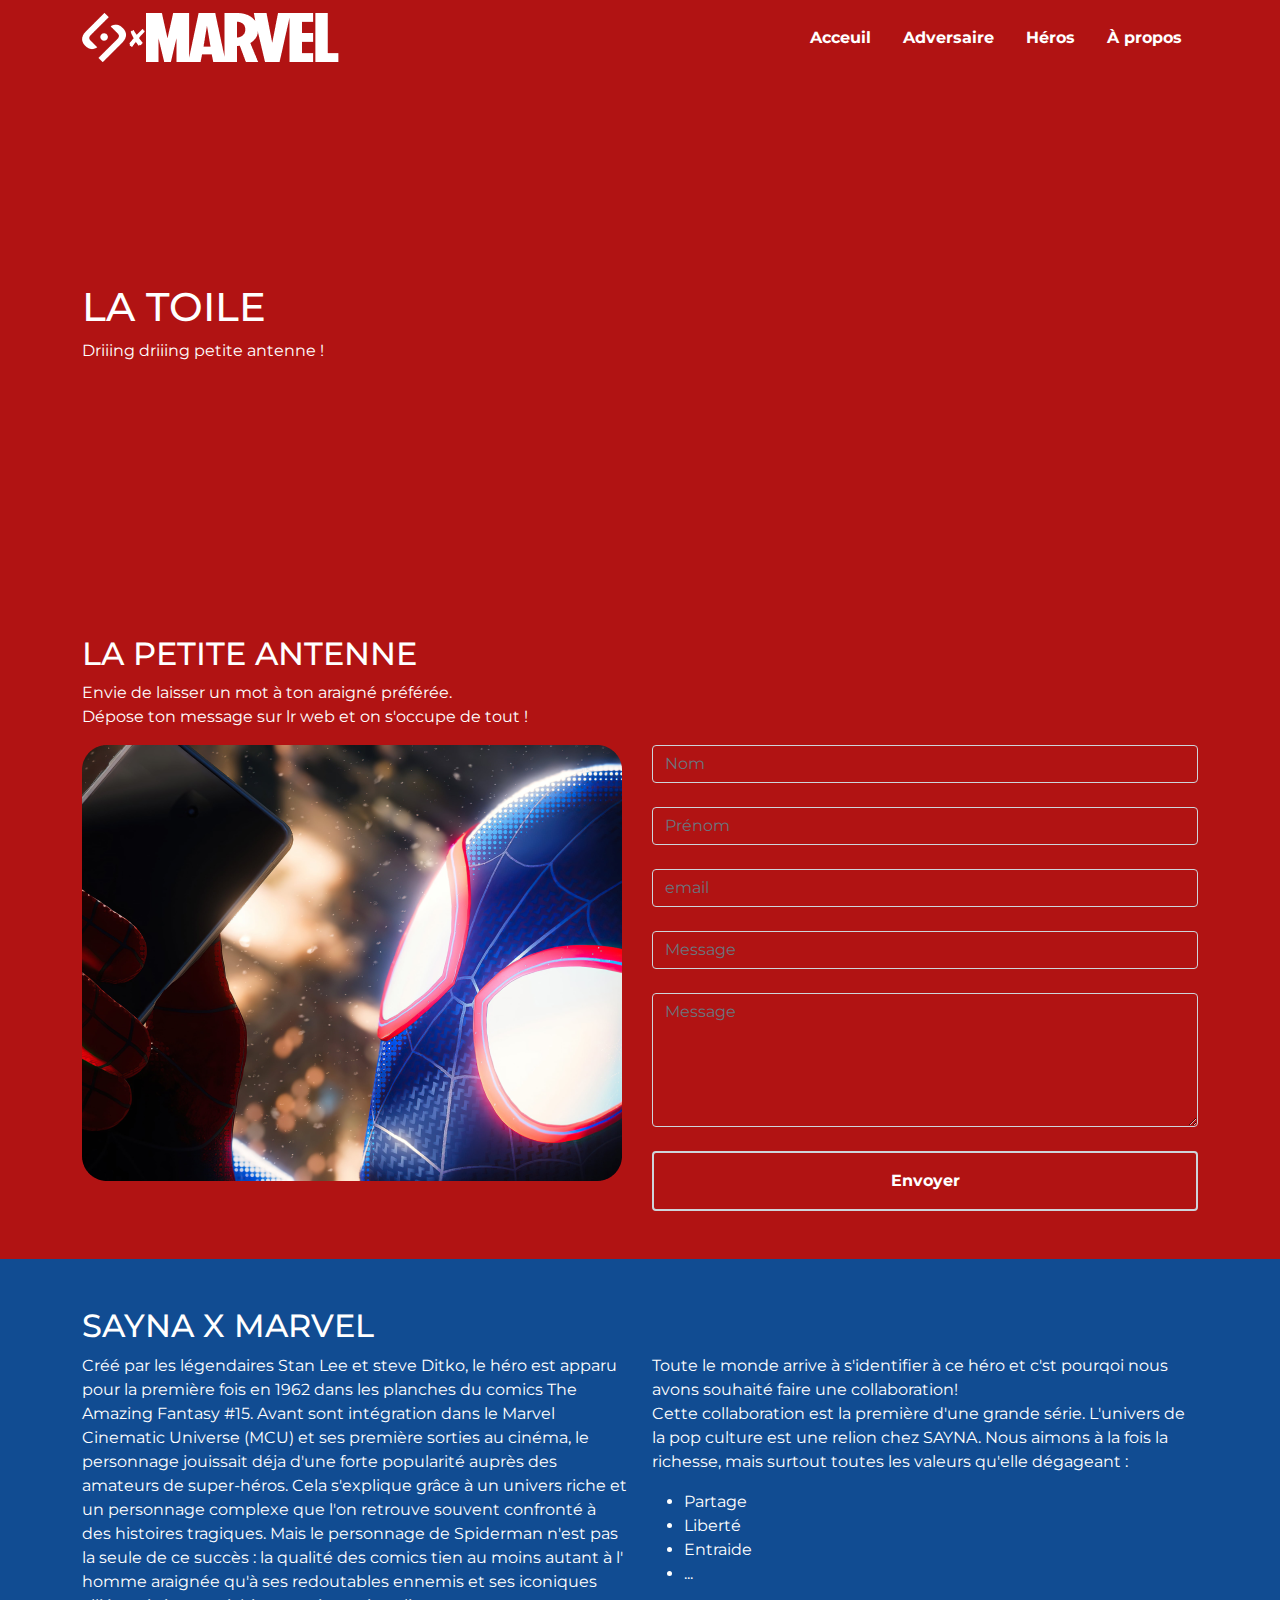
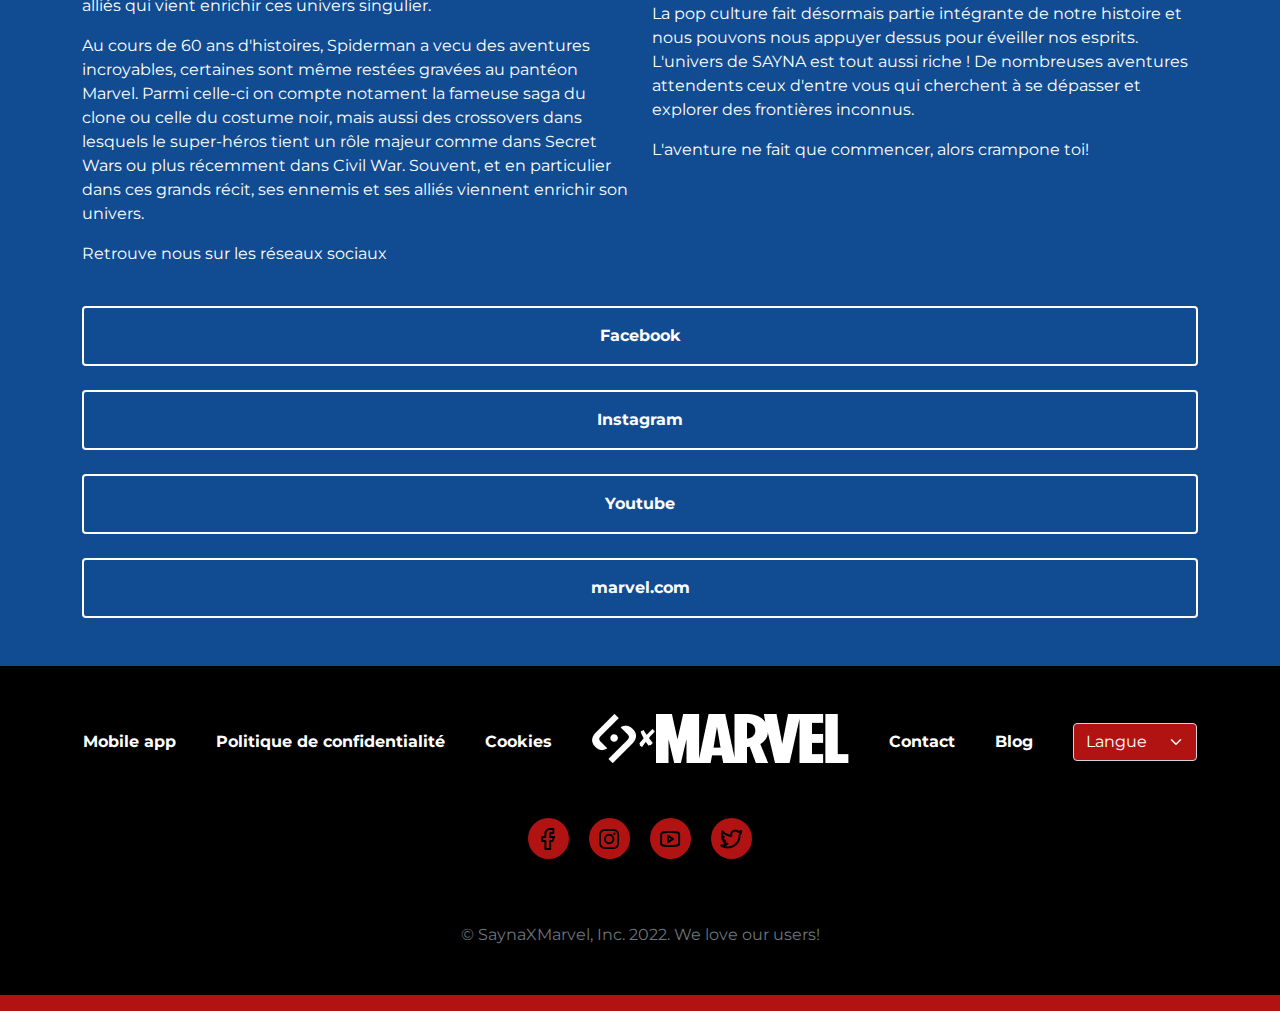
==== about.html @ e0b04521 "👌 REFONTE: index.html (home.html)" ====
<!DOCTYPE html>
<html lang="fr">

<head>
    <meta charset="UTF-8">
    <meta http-equiv="X-UA-Compatible" content="IE=edge">
    <meta name="viewport" content="width=device-width, initial-scale=1.0">
    <!-- Bootstap 5 -->
    <link rel="stylesheet" href="assets/bootstrap-5.1.3-dist/css/bootstrap.min.css">

    <!-- Custom CSS-->
    <link rel="stylesheet" href="./assets/css/style.css">
    <title>A propos</title>
</head>

<body class="bg-red">
    <!-- Header and Navigation bar -->
    <header>
        <nav class="navbar navbar-expand-md">
            <div class="container">
                <a href="index.html" class="navbar-brand d-inline-flex align-items-center justify-content-evenly">
                    <img class="h-75" src="./assets/img/Logo/logo1.png" alt="">
                    <img class="h-25" src="./assets/img/Logo/logo2.png" alt="">
                    <img class="h-75" src="./assets/img/Logo/logo3.png" alt="">
                </a>
                <!-- Togle button for mobile-->
                <button class="navbar-toggler" type="button" data-bs-toggle="collapse" data-bs-target="#main-nav" aria-controls="main-nav" aria-expanded="false" aria-label="Toggle navigation">
            <span class="dots"></span>
          </button>

                <div class="collapse navbar-collapse justify-content-end align-center bg-red" id="main-nav">
                    <ul class="navbar-nav">
                        <li class="nav-item"><a class="d-block fw-bold text-decoration-none text-white p-3" href="index.html">Acceuil</a></li>
                        <li class="nav-item"><a class="d-block fw-bold text-decoration-none text-white p-3" href="adversaire.html">Adversaire</a></li>
                        <li class="nav-item"><a class="d-block fw-bold text-decoration-none text-white p-3" href="hero.html">Héros</a></li>
                        <li class="nav-item"><a class="d-block fw-bold text-decoration-none text-white p-3" href="about.html">À propos</a></li>
                    </ul>
                </div>
            </div>
        </nav>
    </header>
    <!-- MAIN SECTION -->
    <section id="laToile" class="main-title d-flex align-items-center">
        <div class="container">
            <h1 class="f-title-1 ">
                LA TOILE
            </h1>
            <p>Driiing driiing petite antenne !</p>
        </div>
    </section>

    <section id="antenne" class="bg-red py-5 text-center text-md-start">
        <div class="container">
            <div class="col-md-6 me-md-auto">
                <h2 class="f-title-1">LA PETITE ANTENNE</h2>
                <p>
                    Envie de laisser un mot à ton araigné préférée.<br> Dépose ton message sur lr web et on s'occupe de tout !
                </p>
            </div>
            <div class="row">
                <div class="col-md-6">
                    <img class="img-fluid" src="./assets/img/Illustration/img34.png" alt="">
                </div>
                <div class="col-md-6">
                    <form action="." method="post">
                        <input type="text" name="" id="" class="form-control bg-transparent" placeholder="Nom">
                        <input type="text" name="" id="" class="form-control bg-transparent mt-4" placeholder="Prénom">
                        <input type="text" name="" id="" class="form-control bg-transparent mt-4" placeholder="email">
                        <input type="texta" name="" id="" class="form-control bg-transparent mt-4" placeholder="Message">
                        <textarea class="form-control bg-transparent mt-4" name="" id="" rows="5" placeholder="Message"></textarea>
                        <input class="bg-transparent mt-4 text-white form-control btn-c wd-1 py-3 fw-bold border-2" type="submit" value="Envoyer">
                    </form>
                </div>
            </div>
        </div>
    </section>
    <section>

    </section>
    <section class="bg-blue py-5">
        <div class="container">
            <div>
                <h2 class="f-title-1"> SAYNA X MARVEL</h2>
            </div>
            <div class="row">
                <div class="col-md-6 ">
                    <p>
                        Créé par les légendaires Stan Lee et steve Ditko, le héro est apparu pour la première fois en 1962 dans les planches du comics The Amazing Fantasy #15. Avant sont intégration dans le Marvel Cinematic Universe (MCU) et ses première sorties au cinéma, le
                        personnage jouissait déja d'une forte popularité auprès des amateurs de super-héros. Cela s'explique grâce à un univers riche et un personnage complexe que l'on retrouve souvent confronté à des histoires tragiques. Mais le personnage
                        de Spiderman n'est pas la seule de ce succès : la qualité des comics tien au moins autant à l' homme araignée qu'à ses redoutables ennemis et ses iconiques alliés qui vient enrichir ces univers singulier.
                    </p>
                    <p>
                        Au cours de 60 ans d'histoires, Spiderman a vecu des aventures incroyables, certaines sont même restées gravées au pantéon Marvel. Parmi celle-ci on compte notament la fameuse saga du clone ou celle du costume noir, mais aussi des crossovers dans lesquels
                        le super-héros tient un rôle majeur comme dans Secret Wars ou plus récemment dans Civil War. Souvent, et en particulier dans ces grands récit, ses ennemis et ses alliés viennent enrichir son univers.
                    </p>
                </div>
                <div class="col-md-6">
                    <p>
                        Toute le monde arrive à s'identifier à ce héro et c'st pourqoi nous avons souhaité faire une collaboration!<br> Cette collaboration est la première d'une grande série. L'univers de la pop culture est une relion chez SAYNA. Nous
                        aimons à la fois la richesse, mais surtout toutes les valeurs qu'elle dégageant :
                        <ul>
                            <li>Partage</li>
                            <li>Liberté</li>
                            <li>Entraide</li>
                            <li>...</li>
                        </ul>
                    </p>
                    <p>
                        La pop culture fait désormais partie intégrante de notre histoire et nous pouvons nous appuyer dessus pour éveiller nos esprits.<br> L'univers de SAYNA est tout aussi riche ! De nombreuses aventures attendents ceux d'entre vous
                        qui cherchent à se dépasser et explorer des frontières inconnus.
                    </p>
                    <p>
                        L'aventure ne fait que commencer, alors crampone toi!
                    </p>
                </div>
                <p>Retrouve nous sur les réseaux sociaux</p>
                <div class="col-12 d-flex flex-wrap justify-content-around">
                    <a href="" class="btn btn-c border-white bg-transparent mt-4 text-white form-control wd-1 py-3 fw-bold border-2">Facebook</a>
                    <a href="" class="btn btn-c border-white bg-transparent mt-4 text-white form-control wd-1 py-3 fw-bold border-2">Instagram</a>
                    <a href="" class="btn btn-c border-white bg-transparent mt-4 text-white form-control wd-1 py-3 fw-bold border-2">Youtube</a>
                    <a href="" class="btn btn-c border-white bg-transparent mt-4 text-white form-control wd-1 py-3 fw-bold border-2">marvel.com</a>
                </div>
            </div>
        </div>

    </section>


    <!-- Footer -->
    <footer class="bg-black">
        <nav class="pt-5">

            <!--Desktop-->
            <div class="d-none d-md-block">
                <ul class="list-inline m-0 d-flex align-items-center justify-content-center">
                    <li class="list-inline-item px-3"><a class="text-decoration-none fw-bold text-white d-block" href="">Mobile app</a></li>
                    <li class="list-inline-item px-3"><a class="text-decoration-none fw-bold text-white d-block" href="">Politique de confidentialité</a></li>
                    <li class="list-inline-item px-3"><a class="text-decoration-none fw-bold text-white d-block" href=""> Cookies</a></li>
                    <li class="list-inline-item px-3">
                        <a href="index.html">
                            <div class="d-inline-flex align-items-center justify-content-evenly">
                                <img class="h-75" src="./assets/img/Logo/logo1.png" alt="">
                                <img class="h-25" src="./assets/img/Logo/logo2.png" alt="">
                                <img class="h-75" src="./assets/img/Logo/logo3.png" alt="">
                            </div>
                        </a>
                    </li>
                    <li class="list-inline-item px-3"><a class="text-decoration-none fw-bold text-white" href="">Contact</a></li>
                    <li class="list-inline-item px-3"><a class="text-decoration-none fw-bold text-white" href="">Blog</a></li>
                    <li class="list-inline-item px-3">
                        <form action="." method="get">
                            <select class="form-select bg-red " name="" id="">
                                <option>Langue</option>
                                <option>Français</option>
                                <option>English</option>
                                <option>Malagasy</option>
                            </select>
                        </form>
                    </li>
                </ul>
            </div>
            <!--Mobile-->
            <div class="container row d-md-none">

                <ul class="list-unstyled col-6">
                    <li><a class="text-decoration-none fw-bold text-white" href="">Mobile app</a></li>
                    <li><a class="text-decoration-none fw-bold text-white" href="">Politique de confidentialité</a></li>
                    <li><a class="text-decoration-none fw-bold text-white" href=""> Cookies</a></li>
                    <li><a class="text-decoration-none fw-bold text-white" href="">Contact</a></li>
                    <li><a class="text-decoration-none fw-bold text-white" href="">Blog</a></li>
                </ul>
                <form class="mb-3 col-6" action="." method="get">
                    <select class="form-select bg-red " name="" id="">
                        <option>Langue</option>
                        <option>Français</option>
                        <option>English</option>
                        <option>Malagasy</option>
                    </select>
                </form>
                <div class="col-12 d-flex justify-content-center">
                    <a href="index.html" class="d-inline-flex align-items-center justify-content-evenly">
                        <img class="h-75" src="./assets/img/Logo/logo1.png" alt="">
                        <img class="h-25" src="./assets/img/Logo/logo2.png" alt="">
                        <img class="h-75" src="./assets/img/Logo/logo3.png" alt="">
                    </a>
                </div>
            </div>



            <!-- Footer Social Media-->
            <ul class="list-inline text-center mt-5">
                <li class="list-inline-item px-1">
                    <a class="bg-red d-inline-block rounded-circle p-2" href="">
                        <img class="ic-1" src="./assets/img/Logo/logof.png" alt="">
                    </a>
                </li>
                <li class="list-inline-item px-1">
                    <a class="bg-red d-inline-block rounded-circle p-2" href="">
                        <img class="ic-1" src="./assets/img/Logo/logoi.png" alt="">
                    </a>
                </li>
                <li class="list-inline-item px-1">
                    <a class="bg-red d-inline-block rounded-circle p-2" href="">
                        <img class="ic-1" src="./assets/img/Logo/logoy.png" alt="">
                    </a>
                </li>
                <li class="list-inline-item px-1">
                    <a class="bg-red d-inline-block rounded-circle p-2" href="">
                        <img class="ic-1" src="./assets/img/Logo/logot.png" alt="">
                    </a>
                </li>
            </ul>
        </nav>
        <p class="text-center text-muted py-5">&copy; SaynaXMarvel, Inc. 2022. We love our users!</p>
    </footer>
    <!-- BS5 JS -->
    <script src="./assets/bootstrap-5.1.3-dist/js/bootstrap.bundle.min.js"></script>
</body>

</html>
---- assets/css/style.css ----
@font-face {
    font-family: "ffh";
    src: url("../font/FFHC/Typo-FarFromHomecoming.woff2") format("woff2"), url("../font/FFHC/Typo-FarFromHomecoming.otf") format("opentype");
}

@font-face {
    font-family: "Montserrat";
    src: url("../font/Montserrat/Montserrat-VariableFont_wght.ttf");
}

:root {
    --color-red: #b11313;
    --color-yellow: #f1c530;
    --color-blue: #114c92;
}


/* DEFAULT */

body {
    color: white;
    font-family: "Montserrat";
}


/* BACKGROUND-COLOR */

.bg-red {
    background-color: var(--color-red);
}

.bg-yellow {
    background-color: var(--color-yellow);
}

.bg-blue {
    background-color: var(--color-blue);
}


/* text-color */

.text-red {
    color: var(--color-red);
}

.text-yellow {
    color: var(--color-yellow);
}

.text-blue {
    color: var(--color-blue);
}

.mybtn-link {
    margin: auto;
    display: block;
    min-width: 10rem;
    width: fit-content;
    border-radius: 1rem;
}


/* HEADER AND FOOTER*/

.navbar-toggler-icon {
    /* Redefine bs5 navbar-toggler-icon*/
    background-image: url("dots.svg");
}


/* Icon size */

.is-1 {
    width: 2.5rem;
    height: 2.5rem;
}

.footer-nav {
    margin: 0;
    display: flex;
    flex-wrap: wrap;
    list-style-type: none;
    flex-direction: column;
    align-items: flex-start;
}

.form-select {
    /* redefine bs5 Form form-select*/
    color: white;
    background-image: url("select-arrow.svg") !important;
}

.card {
    background-color: inherit;
    border: none;
}

footer .nav-item .nav-link {
    margin-bottom: 0.5rem;
}

footer .nav-item .nav-link,
header .nav-item .nav-link {
    /*redefine bs5 nav-item|link*/
    margin: 0;
    color: white;
    font-weight: 700;
}

footer .nav-item:hover .nav-link,
header .nav-item:hover .nav-link {
    color: gray;
}


/* The top big title with backgroud image*/

.main-title {
    display: flex;
    min-height: 40vw;
    max-height: 150px;
    align-items: center;
    height: auto !important;
    background-repeat: no-repeat;
}

.main-title h1.title-1 {
    font-size: 5vw;
    font-family: "ffh";
}


/** HOME index.html **/

#spiderman {
    background-size: 100% 100%;
    background-image: url("../img/Illustration/img1.png");
}

#spiderCine img {
    margin: auto;
    height: auto;
    display: block;
    max-width: 100%;
}

#become-spider {
    background-size: contain;
    background-position-x: left;
    background-repeat: no-repeat;
    background-position-y: center;
    background-color: var(--color-blue);
    background-image: url("../img/Illustration/img5.png");
}

#newsletter {
    height: auto;
    background-size: contain;
    background-position: right;
    background-repeat: no-repeat;
    background-image: url("../img/Illustration/img6.png");
}


/* ADVERSAIRE */

@media screen and (min-width: 576px) {
    .main-title {
        max-height: 328px;
    }
}


/* MD */

@media screen and (min-width: 768px) {
    .main-title {
        max-height: 429px;
    }
    #spiderCine p {
        text-align: justify;
    }
    .footer-nav {
        margin: 0;
        display: flex;
        flex-wrap: wrap;
        align-items: center;
        flex-direction: row;
        list-style-type: none;
        justify-content: center;
    }
}


/*LG*/

@media screen and (min-width: 992px) {
    .main-title {
        max-height: 534px;
    }
}


/* XL */

@media screen and (min-width: 1200px) {
    .main-title {
        max-height: 634px;
    }
}


/* XXL */

@media screen and (min-width: 1400px) {
    .main-title {
        max-height: 700px;
    }
}
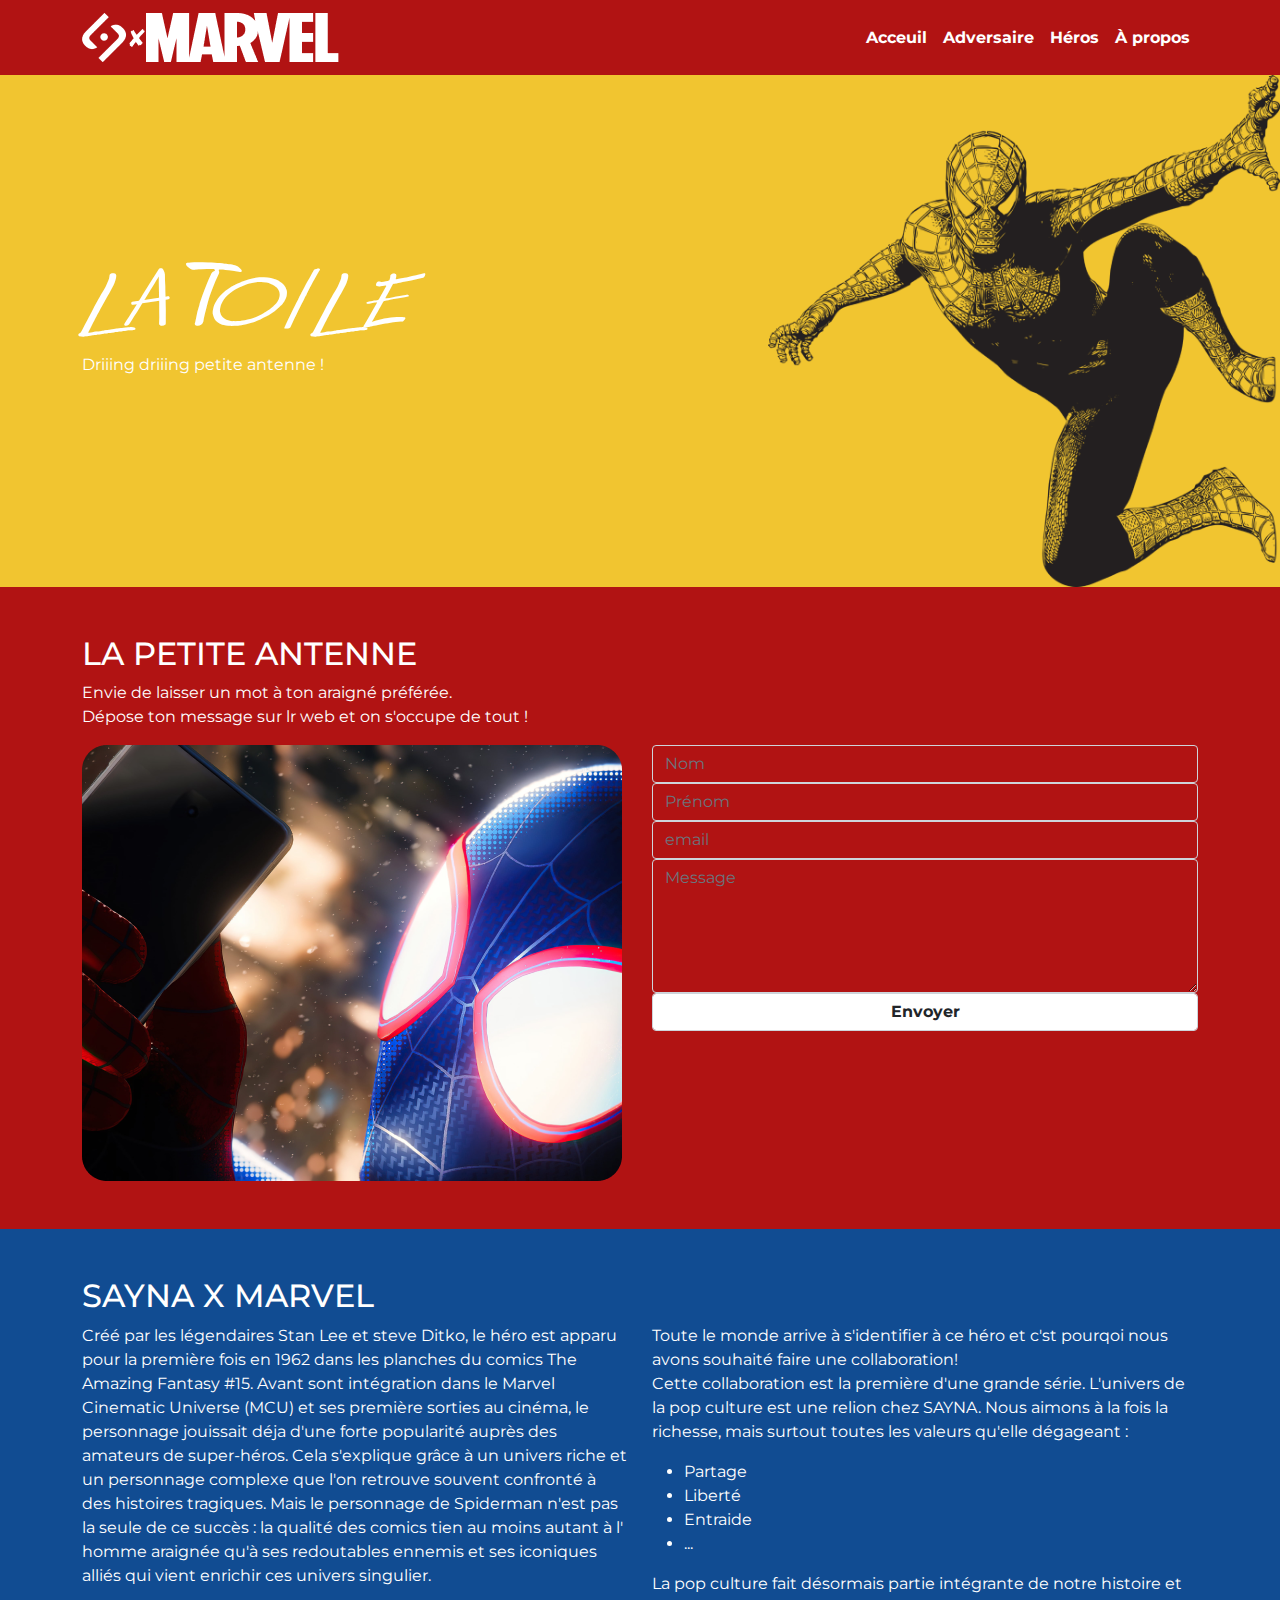
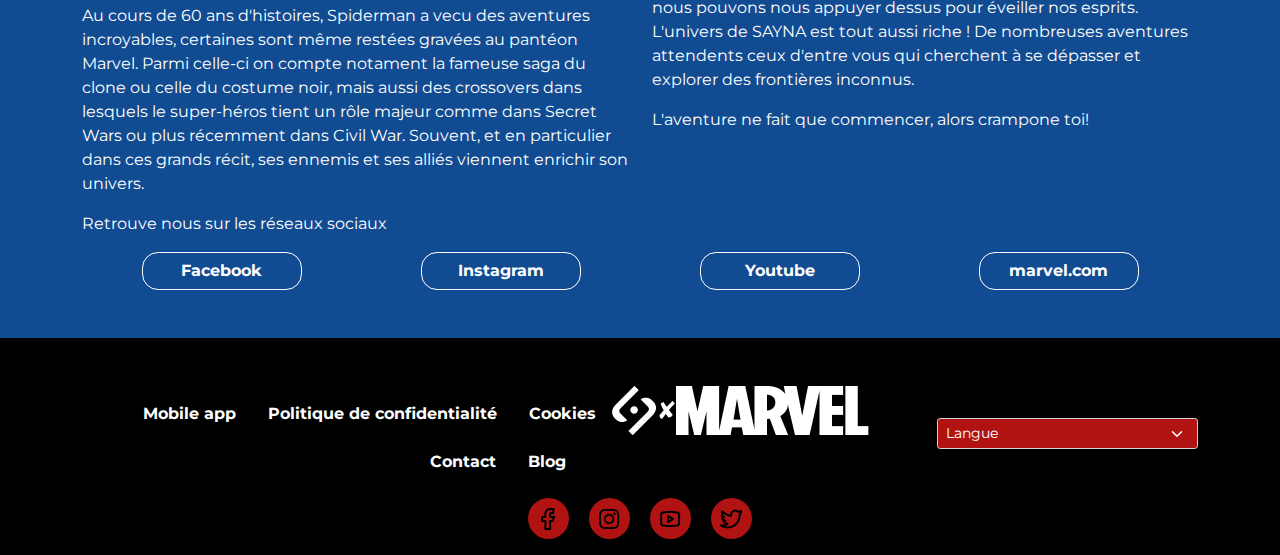
==== commit 4a101a6c: "👌 REFONTE : about.html" ====
--- a/about.html
+++ b/about.html
@@ -19,30 +19,32 @@
         <nav class="navbar navbar-expand-md">
             <div class="container">
                 <a href="index.html" class="navbar-brand d-inline-flex align-items-center justify-content-evenly">
-                    <img class="h-75" src="./assets/img/Logo/logo1.png" alt="">
-                    <img class="h-25" src="./assets/img/Logo/logo2.png" alt="">
-                    <img class="h-75" src="./assets/img/Logo/logo3.png" alt="">
+                    <img class="h-75" src="./assets/img/Logo/logo1.png" alt="logo-sayna">
+                    <img class="h-25" src="./assets/img/Logo/logo2.png" alt="logo-x">
+                    <img class="h-75" src="./assets/img/Logo/logo3.png" alt="logo-Marvel">
                 </a>
                 <!-- Togle button for mobile-->
                 <button class="navbar-toggler" type="button" data-bs-toggle="collapse" data-bs-target="#main-nav" aria-controls="main-nav" aria-expanded="false" aria-label="Toggle navigation">
-            <span class="dots"></span>
-          </button>
-
-                <div class="collapse navbar-collapse justify-content-end align-center bg-red" id="main-nav">
+                    <span class="navbar-toggler-icon"></span>
+                </button>
+
+                <div class="collapse navbar-collapse justify-content-end align-center" id="main-nav">
                     <ul class="navbar-nav">
-                        <li class="nav-item"><a class="d-block fw-bold text-decoration-none text-white p-3" href="index.html">Acceuil</a></li>
-                        <li class="nav-item"><a class="d-block fw-bold text-decoration-none text-white p-3" href="adversaire.html">Adversaire</a></li>
-                        <li class="nav-item"><a class="d-block fw-bold text-decoration-none text-white p-3" href="hero.html">Héros</a></li>
-                        <li class="nav-item"><a class="d-block fw-bold text-decoration-none text-white p-3" href="about.html">À propos</a></li>
+                        <li class="nav-item"><a class="nav-link" href="index.html">Acceuil</a></li>
+                        <li class="nav-item"><a class="nav-link" href="adversaire.html">Adversaire</a></li>
+                        <li class="nav-item"><a class="nav-link" href="hero.html">Héros</a></li>
+                        <li class="nav-item"><a class="nav-link" href="about.html">À propos</a></li>
                     </ul>
                 </div>
             </div>
         </nav>
     </header>
+    <!-- End of header-->
+
     <!-- MAIN SECTION -->
-    <section id="laToile" class="main-title d-flex align-items-center">
+    <section id="laToile" class="main-title">
         <div class="container">
-            <h1 class="f-title-1 ">
+            <h1 class="title-1">
                 LA TOILE
             </h1>
             <p>Driiing driiing petite antenne !</p>
@@ -52,7 +54,7 @@
     <section id="antenne" class="bg-red py-5 text-center text-md-start">
         <div class="container">
             <div class="col-md-6 me-md-auto">
-                <h2 class="f-title-1">LA PETITE ANTENNE</h2>
+                <h2>LA PETITE ANTENNE</h2>
                 <p>
                     Envie de laisser un mot à ton araigné préférée.<br> Dépose ton message sur lr web et on s'occupe de tout !
                 </p>
@@ -63,24 +65,20 @@
                 </div>
                 <div class="col-md-6">
                     <form action="." method="post">
-                        <input type="text" name="" id="" class="form-control bg-transparent" placeholder="Nom">
-                        <input type="text" name="" id="" class="form-control bg-transparent mt-4" placeholder="Prénom">
-                        <input type="text" name="" id="" class="form-control bg-transparent mt-4" placeholder="email">
-                        <input type="texta" name="" id="" class="form-control bg-transparent mt-4" placeholder="Message">
-                        <textarea class="form-control bg-transparent mt-4" name="" id="" rows="5" placeholder="Message"></textarea>
-                        <input class="bg-transparent mt-4 text-white form-control btn-c wd-1 py-3 fw-bold border-2" type="submit" value="Envoyer">
+                        <input type="text" name="nom" id="nom" class="form-control bg-transparent" placeholder="Nom">
+                        <input type="text" name="prenom" id="prenom" class="form-control bg-transparent" placeholder="Prénom">
+                        <input type="email" name="email" id="email" class="form-control bg-transparent" placeholder="email">
+                        <textarea class="form-control bg-transparent" name="message" id="message" rows="5" placeholder="Message"></textarea>
+                        <input class="bg-transparenttext-white form-control fw-bold" type="submit" value="Envoyer">
                     </form>
                 </div>
             </div>
         </div>
-    </section>
-    <section>
-
     </section>
     <section class="bg-blue py-5">
         <div class="container">
             <div>
-                <h2 class="f-title-1"> SAYNA X MARVEL</h2>
+                <h2> SAYNA X MARVEL</h2>
             </div>
             <div class="row">
                 <div class="col-md-6 ">
@@ -98,13 +96,13 @@
                     <p>
                         Toute le monde arrive à s'identifier à ce héro et c'st pourqoi nous avons souhaité faire une collaboration!<br> Cette collaboration est la première d'une grande série. L'univers de la pop culture est une relion chez SAYNA. Nous
                         aimons à la fois la richesse, mais surtout toutes les valeurs qu'elle dégageant :
-                        <ul>
-                            <li>Partage</li>
-                            <li>Liberté</li>
-                            <li>Entraide</li>
-                            <li>...</li>
-                        </ul>
-                    </p>
+                    </p>
+                    <ul>
+                        <li>Partage</li>
+                        <li>Liberté</li>
+                        <li>Entraide</li>
+                        <li>...</li>
+                    </ul>
                     <p>
                         La pop culture fait désormais partie intégrante de notre histoire et nous pouvons nous appuyer dessus pour éveiller nos esprits.<br> L'univers de SAYNA est tout aussi riche ! De nombreuses aventures attendents ceux d'entre vous
                         qui cherchent à se dépasser et explorer des frontières inconnus.
@@ -115,10 +113,10 @@
                 </div>
                 <p>Retrouve nous sur les réseaux sociaux</p>
                 <div class="col-12 d-flex flex-wrap justify-content-around">
-                    <a href="" class="btn btn-c border-white bg-transparent mt-4 text-white form-control wd-1 py-3 fw-bold border-2">Facebook</a>
-                    <a href="" class="btn btn-c border-white bg-transparent mt-4 text-white form-control wd-1 py-3 fw-bold border-2">Instagram</a>
-                    <a href="" class="btn btn-c border-white bg-transparent mt-4 text-white form-control wd-1 py-3 fw-bold border-2">Youtube</a>
-                    <a href="" class="btn btn-c border-white bg-transparent mt-4 text-white form-control wd-1 py-3 fw-bold border-2">marvel.com</a>
+                    <a href="" class="btn mybtn-link border-white bg-transparent text-white fw-bold">Facebook</a>
+                    <a href="" class="btn mybtn-link border-white bg-transparent text-white fw-bold">Instagram</a>
+                    <a href="" class="btn mybtn-link border-white bg-transparent text-white fw-bold">Youtube</a>
+                    <a href="" class="btn mybtn-link border-white bg-transparent text-white fw-bold">marvel.com</a>
                 </div>
             </div>
         </div>
@@ -128,92 +126,96 @@
 
     <!-- Footer -->
     <footer class="bg-black">
-        <nav class="pt-5">
-
-            <!--Desktop-->
-            <div class="d-none d-md-block">
-                <ul class="list-inline m-0 d-flex align-items-center justify-content-center">
-                    <li class="list-inline-item px-3"><a class="text-decoration-none fw-bold text-white d-block" href="">Mobile app</a></li>
-                    <li class="list-inline-item px-3"><a class="text-decoration-none fw-bold text-white d-block" href="">Politique de confidentialité</a></li>
-                    <li class="list-inline-item px-3"><a class="text-decoration-none fw-bold text-white d-block" href=""> Cookies</a></li>
-                    <li class="list-inline-item px-3">
-                        <a href="index.html">
-                            <div class="d-inline-flex align-items-center justify-content-evenly">
-                                <img class="h-75" src="./assets/img/Logo/logo1.png" alt="">
-                                <img class="h-25" src="./assets/img/Logo/logo2.png" alt="">
-                                <img class="h-75" src="./assets/img/Logo/logo3.png" alt="">
-                            </div>
-                        </a>
-                    </li>
-                    <li class="list-inline-item px-3"><a class="text-decoration-none fw-bold text-white" href="">Contact</a></li>
-                    <li class="list-inline-item px-3"><a class="text-decoration-none fw-bold text-white" href="">Blog</a></li>
-                    <li class="list-inline-item px-3">
-                        <form action="." method="get">
-                            <select class="form-select bg-red " name="" id="">
-                                <option>Langue</option>
-                                <option>Français</option>
-                                <option>English</option>
-                                <option>Malagasy</option>
-                            </select>
-                        </form>
-                    </li>
-                </ul>
-            </div>
-            <!--Mobile-->
-            <div class="container row d-md-none">
-
-                <ul class="list-unstyled col-6">
-                    <li><a class="text-decoration-none fw-bold text-white" href="">Mobile app</a></li>
-                    <li><a class="text-decoration-none fw-bold text-white" href="">Politique de confidentialité</a></li>
-                    <li><a class="text-decoration-none fw-bold text-white" href=""> Cookies</a></li>
-                    <li><a class="text-decoration-none fw-bold text-white" href="">Contact</a></li>
-                    <li><a class="text-decoration-none fw-bold text-white" href="">Blog</a></li>
-                </ul>
-                <form class="mb-3 col-6" action="." method="get">
-                    <select class="form-select bg-red " name="" id="">
-                        <option>Langue</option>
-                        <option>Français</option>
-                        <option>English</option>
-                        <option>Malagasy</option>
-                    </select>
-                </form>
-                <div class="col-12 d-flex justify-content-center">
-                    <a href="index.html" class="d-inline-flex align-items-center justify-content-evenly">
-                        <img class="h-75" src="./assets/img/Logo/logo1.png" alt="">
-                        <img class="h-25" src="./assets/img/Logo/logo2.png" alt="">
-                        <img class="h-75" src="./assets/img/Logo/logo3.png" alt="">
-                    </a>
-                </div>
-            </div>
-
-
+        <nav class="d-flex flex-column pt-5">
+            <div class="container">
+                <div class="row align-items-md-center">
+                    <ul class="footer-nav col-7 col-md-9">
+                        <li class="nav-item">
+                            <a class="nav-link" href="#">Mobile app</a>
+                        </li>
+                        <li class="nav-item">
+                            <a class="nav-link" href="#">Politique de confidentialité</a>
+                        </li>
+                        <li class="nav-item">
+                            <a class="nav-link" href="#"> Cookies</a>
+                        </li>
+                        <li class="nav-item d-none d-md-block">
+                            <a href="index.html">
+                                <span class="d-inline-flex align-items-center justify-content-evenly">
+                    <img
+                      class="h-75"
+                      src="./assets/img/Logo/logo1.png"
+                      alt="logo-sayna"
+                    />
+                    <img
+                      class="h-25"
+                      src="./assets/img/Logo/logo2.png"
+                      alt="logo-x"
+                    />
+                    <img
+                      class="h-75"
+                      src="./assets/img/Logo/logo3.png"
+                      alt="logo-Marvel"
+                    />
+                  </span>
+                            </a>
+                        </li>
+                        <li class="nav-item">
+                            <a class="nav-link" href="./about.html">Contact</a>
+                        </li>
+                        <li class="nav-item"><a class="nav-link" href="#">Blog</a></li>
+                    </ul>
+                    <form class="col-5 col-md-3" action="." method="get">
+                        <select class="form-select form-select-sm bg-red" name="langue" id="langue">
+                <option>Langue</option>
+                <option>Français</option>
+                <option>English</option>
+                <option>Malagasy</option>
+              </select>
+                    </form>
+                </div>
+            </div>
+
+            <span class="d-inline-flex align-items-center justify-content-evenly d-block d-md-none">
+          <img
+            class="h-75"
+            src="./assets/img/Logo/logo1.png"
+            alt="logo-sayna"
+          />
+          <img class="h-25" src="./assets/img/Logo/logo2.png" alt="logo-x" />
+          <img
+            class="h-75"
+            src="./assets/img/Logo/logo3.png"
+            alt="logo-Marvel"
+          />
+        </span>
 
             <!-- Footer Social Media-->
-            <ul class="list-inline text-center mt-5">
-                <li class="list-inline-item px-1">
-                    <a class="bg-red d-inline-block rounded-circle p-2" href="">
-                        <img class="ic-1" src="./assets/img/Logo/logof.png" alt="">
-                    </a>
-                </li>
-                <li class="list-inline-item px-1">
-                    <a class="bg-red d-inline-block rounded-circle p-2" href="">
-                        <img class="ic-1" src="./assets/img/Logo/logoi.png" alt="">
-                    </a>
-                </li>
-                <li class="list-inline-item px-1">
-                    <a class="bg-red d-inline-block rounded-circle p-2" href="">
-                        <img class="ic-1" src="./assets/img/Logo/logoy.png" alt="">
-                    </a>
-                </li>
-                <li class="list-inline-item px-1">
-                    <a class="bg-red d-inline-block rounded-circle p-2" href="">
-                        <img class="ic-1" src="./assets/img/Logo/logot.png" alt="">
+            <ul class="list-inline text-center mt-3">
+                <li class="list-inline-item px-1">
+                    <a class="bg-red d-inline-block rounded-circle p-2" href="#">
+                        <img class="ic-1" src="./assets/img/Logo/logof.png" alt="Facebook icon" />
+                    </a>
+                </li>
+                <li class="list-inline-item px-1">
+                    <a class="bg-red d-inline-block rounded-circle p-2" href="#">
+                        <img class="ic-1" src="./assets/img/Logo/logoi.png" alt="Instagram icon" />
+                    </a>
+                </li>
+                <li class="list-inline-item px-1">
+                    <a class="bg-red d-inline-block rounded-circle p-2" href="#">
+                        <img class="ic-1" src="./assets/img/Logo/logoy.png" alt="Youtube icon" />
+                    </a>
+                </li>
+                <li class="list-inline-item px-1">
+                    <a class="bg-red d-inline-block rounded-circle p-2" href="#">
+                        <img class="ic-1" src="./assets/img/Logo/logot.png" alt="Twitter con" />
                     </a>
                 </li>
             </ul>
         </nav>
-        <p class="text-center text-muted py-5">&copy; SaynaXMarvel, Inc. 2022. We love our users!</p>
     </footer>
+    <!-- End of  footer -->
     <!-- BS5 JS -->
     <script src="./assets/bootstrap-5.1.3-dist/js/bootstrap.bundle.min.js"></script>
 </body>
--- a/assets/css/style.css
+++ b/assets/css/style.css
@@ -91,9 +91,19 @@
     background-image: url("select-arrow.svg") !important;
 }
 
+dl dt,
+dl dd {
+    display: inline;
+}
+
+dl dd::after {
+    content: "\a";
+    white-space: pre-line;
+}
+
 .card {
+    border: none;
     background-color: inherit;
-    border: none;
 }
 
 footer .nav-item .nav-link {
@@ -164,6 +174,38 @@
 
 
 /* ADVERSAIRE */
+
+#vilin {
+    background-size: 100% 100%;
+    background-image: url("../img/Illustration/img7.png");
+}
+
+
+/* redefine .card and .card-body for adversaire*/
+
+#adversaire .card {
+    margin-top: 2rem;
+}
+
+#adversaire .card-body {
+    color: black;
+    padding: 2rem;
+    border-radius: 0 0 2rem 2rem;
+    border-left: 0.5rem solid rgba(0, 0, 0, 0.8);
+    border-right: 0.5rem solid rgba(0, 0, 0, 0.8);
+    border-bottom: 0.5rem solid rgba(0, 0, 0, 0.8);
+    box-shadow: 0.1rem 0.15rem 0.5rem rgba(0, 0, 0, 0.8);
+}
+
+
+/* A PROPOS about.html */
+
+#laToile {
+    background-size: contain;
+    background-position: right;
+    background-color: var(--color-yellow);
+    background-image: url("../img/Illustration/img5alt.png");
+}
 
 @media screen and (min-width: 576px) {
     .main-title {
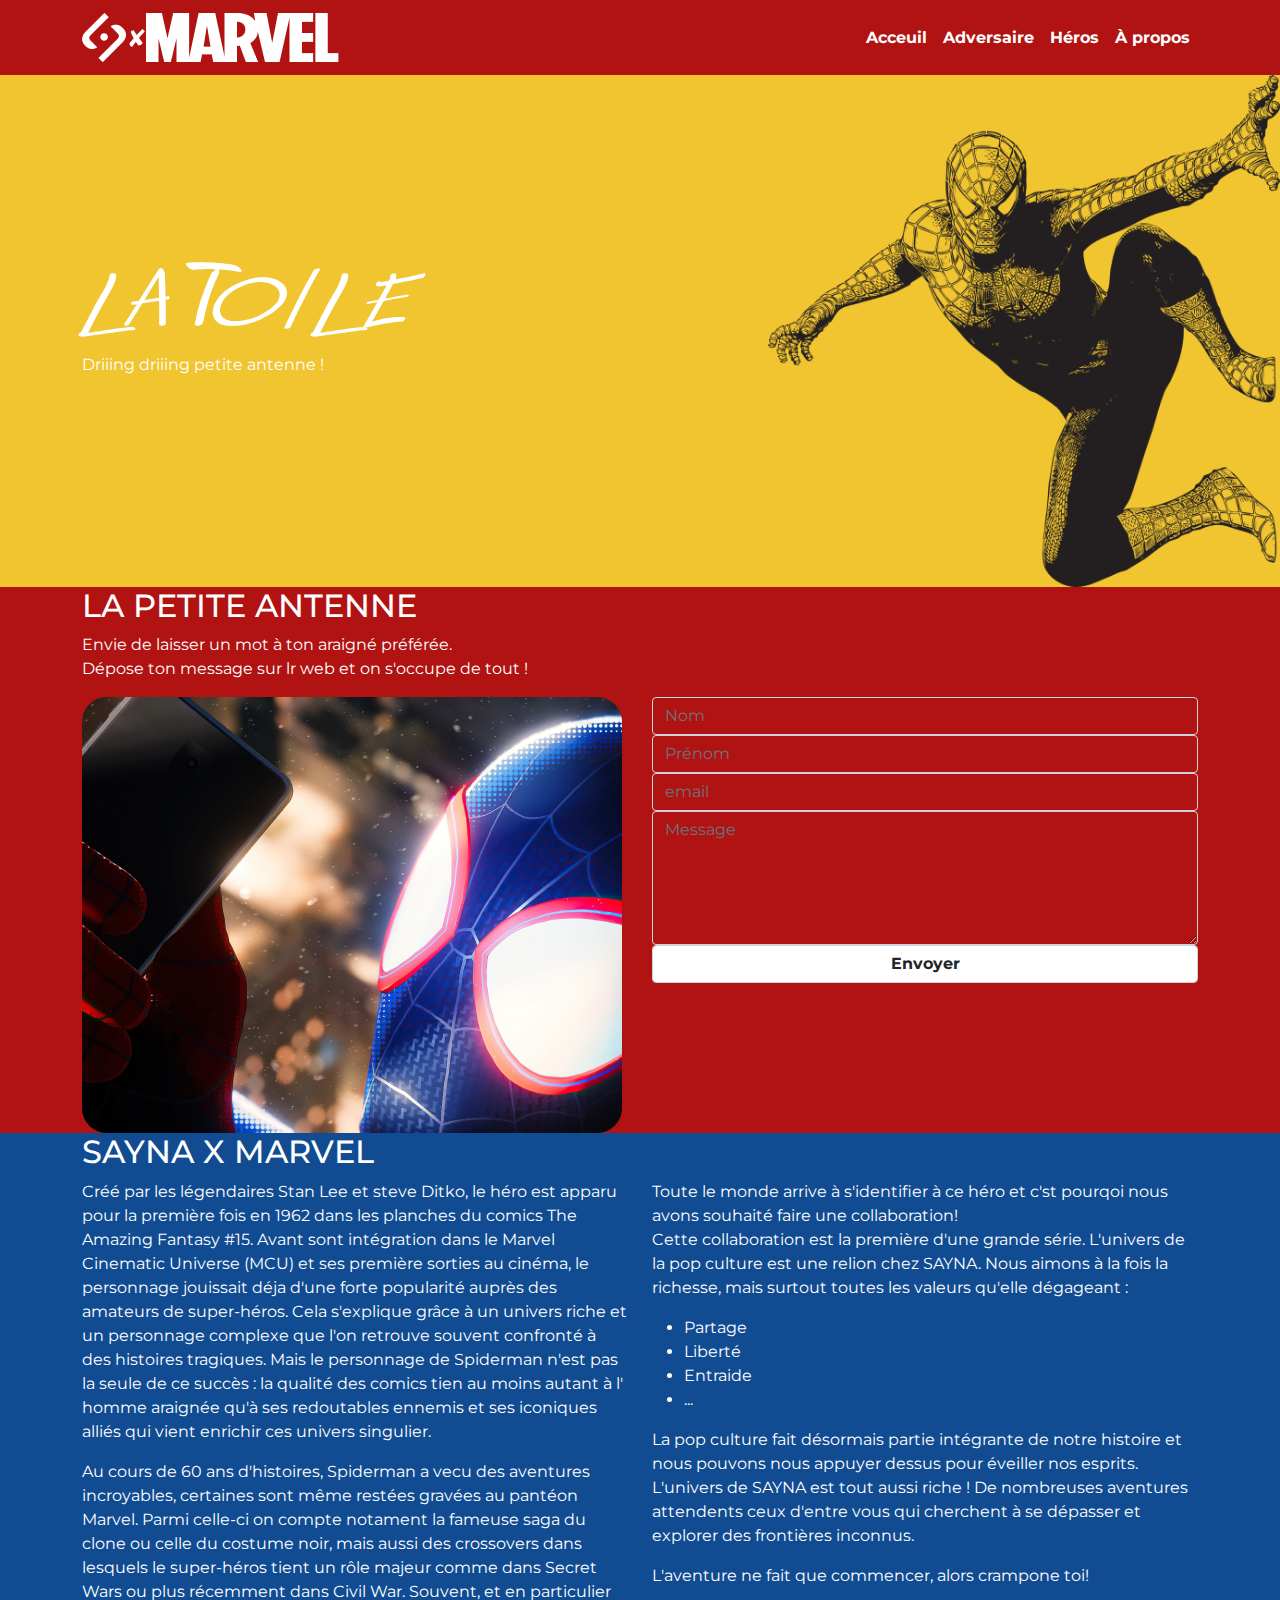
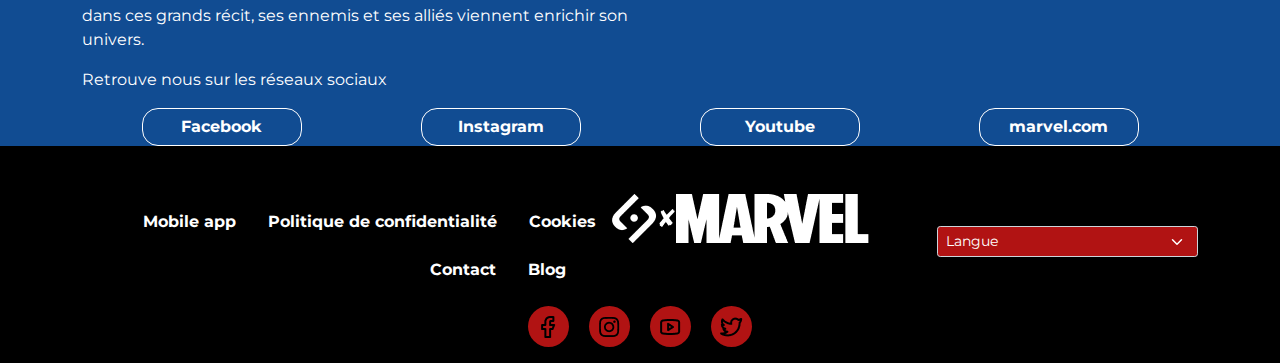
==== commit 1e7c80a9: "👌 REFONTE : hero.html" ====
--- a/about.html
+++ b/about.html
@@ -51,7 +51,7 @@
         </div>
     </section>
 
-    <section id="antenne" class="bg-red py-5 text-center text-md-start">
+    <section id="antenne" class="bg-red text-center text-md-start">
         <div class="container">
             <div class="col-md-6 me-md-auto">
                 <h2>LA PETITE ANTENNE</h2>
@@ -75,13 +75,13 @@
             </div>
         </div>
     </section>
-    <section class="bg-blue py-5">
+    <section class="bg-blue">
         <div class="container">
             <div>
                 <h2> SAYNA X MARVEL</h2>
             </div>
             <div class="row">
-                <div class="col-md-6 ">
+                <div class="col-md-6">
                     <p>
                         Créé par les légendaires Stan Lee et steve Ditko, le héro est apparu pour la première fois en 1962 dans les planches du comics The Amazing Fantasy #15. Avant sont intégration dans le Marvel Cinematic Universe (MCU) et ses première sorties au cinéma, le
                         personnage jouissait déja d'une forte popularité auprès des amateurs de super-héros. Cela s'explique grâce à un univers riche et un personnage complexe que l'on retrouve souvent confronté à des histoires tragiques. Mais le personnage
--- a/assets/css/style.css
+++ b/assets/css/style.css
@@ -1,262 +1,312 @@
-@font-face {
-    font-family: "ffh";
-    src: url("../font/FFHC/Typo-FarFromHomecoming.woff2") format("woff2"), url("../font/FFHC/Typo-FarFromHomecoming.otf") format("opentype");
-}
-
-@font-face {
-    font-family: "Montserrat";
-    src: url("../font/Montserrat/Montserrat-VariableFont_wght.ttf");
-}
-
-:root {
-    --color-red: #b11313;
-    --color-yellow: #f1c530;
-    --color-blue: #114c92;
-}
-
-
-/* DEFAULT */
-
-body {
-    color: white;
-    font-family: "Montserrat";
-}
-
-
-/* BACKGROUND-COLOR */
-
-.bg-red {
-    background-color: var(--color-red);
-}
-
-.bg-yellow {
-    background-color: var(--color-yellow);
-}
-
-.bg-blue {
-    background-color: var(--color-blue);
-}
-
-
-/* text-color */
-
-.text-red {
-    color: var(--color-red);
-}
-
-.text-yellow {
-    color: var(--color-yellow);
-}
-
-.text-blue {
-    color: var(--color-blue);
-}
-
-.mybtn-link {
-    margin: auto;
-    display: block;
-    min-width: 10rem;
-    width: fit-content;
-    border-radius: 1rem;
-}
-
-
-/* HEADER AND FOOTER*/
-
-.navbar-toggler-icon {
-    /* Redefine bs5 navbar-toggler-icon*/
-    background-image: url("dots.svg");
-}
-
-
-/* Icon size */
-
-.is-1 {
-    width: 2.5rem;
-    height: 2.5rem;
-}
-
-.footer-nav {
-    margin: 0;
-    display: flex;
-    flex-wrap: wrap;
-    list-style-type: none;
-    flex-direction: column;
-    align-items: flex-start;
-}
-
-.form-select {
-    /* redefine bs5 Form form-select*/
-    color: white;
-    background-image: url("select-arrow.svg") !important;
-}
-
-dl dt,
-dl dd {
-    display: inline;
-}
-
-dl dd::after {
-    content: "\a";
-    white-space: pre-line;
-}
-
-.card {
-    border: none;
-    background-color: inherit;
-}
-
-footer .nav-item .nav-link {
-    margin-bottom: 0.5rem;
-}
-
-footer .nav-item .nav-link,
-header .nav-item .nav-link {
-    /*redefine bs5 nav-item|link*/
-    margin: 0;
-    color: white;
-    font-weight: 700;
-}
-
-footer .nav-item:hover .nav-link,
-header .nav-item:hover .nav-link {
-    color: gray;
-}
-
-
-/* The top big title with backgroud image*/
-
-.main-title {
-    display: flex;
-    min-height: 40vw;
-    max-height: 150px;
-    align-items: center;
-    height: auto !important;
-    background-repeat: no-repeat;
-}
-
-.main-title h1.title-1 {
-    font-size: 5vw;
-    font-family: "ffh";
-}
-
-
-/** HOME index.html **/
-
-#spiderman {
-    background-size: 100% 100%;
-    background-image: url("../img/Illustration/img1.png");
-}
-
-#spiderCine img {
-    margin: auto;
-    height: auto;
-    display: block;
-    max-width: 100%;
-}
-
-#become-spider {
-    background-size: contain;
-    background-position-x: left;
-    background-repeat: no-repeat;
-    background-position-y: center;
-    background-color: var(--color-blue);
-    background-image: url("../img/Illustration/img5.png");
-}
-
-#newsletter {
-    height: auto;
-    background-size: contain;
-    background-position: right;
-    background-repeat: no-repeat;
-    background-image: url("../img/Illustration/img6.png");
-}
-
-
-/* ADVERSAIRE */
-
-#vilin {
-    background-size: 100% 100%;
-    background-image: url("../img/Illustration/img7.png");
-}
-
-
-/* redefine .card and .card-body for adversaire*/
-
-#adversaire .card {
-    margin-top: 2rem;
-}
-
-#adversaire .card-body {
-    color: black;
-    padding: 2rem;
-    border-radius: 0 0 2rem 2rem;
-    border-left: 0.5rem solid rgba(0, 0, 0, 0.8);
-    border-right: 0.5rem solid rgba(0, 0, 0, 0.8);
-    border-bottom: 0.5rem solid rgba(0, 0, 0, 0.8);
-    box-shadow: 0.1rem 0.15rem 0.5rem rgba(0, 0, 0, 0.8);
-}
-
-
-/* A PROPOS about.html */
-
-#laToile {
-    background-size: contain;
-    background-position: right;
-    background-color: var(--color-yellow);
-    background-image: url("../img/Illustration/img5alt.png");
-}
-
-@media screen and (min-width: 576px) {
-    .main-title {
-        max-height: 328px;
-    }
-}
-
-
-/* MD */
-
-@media screen and (min-width: 768px) {
-    .main-title {
-        max-height: 429px;
-    }
-    #spiderCine p {
-        text-align: justify;
-    }
+    @font-face {
+        font-family: "ffh";
+        src: url("../font/FFHC/Typo-FarFromHomecoming.woff2") format("woff2"), url("../font/FFHC/Typo-FarFromHomecoming.otf") format("opentype");
+    }
+    
+    @font-face {
+        font-family: "Montserrat";
+        src: url("../font/Montserrat/Montserrat-VariableFont_wght.ttf");
+    }
+    
+     :root {
+        --color-red: #b11313;
+        --color-yellow: #f1c530;
+        --color-blue: #114c92;
+    }
+    /* DEFAULT */
+    
+    body {
+        color: white;
+        font-family: "Montserrat", sans-serif;
+    }
+    /* BACKGROUND-COLOR */
+    
+    .bg-red {
+        background-color: var(--color-red);
+    }
+    
+    .bg-yellow {
+        background-color: var(--color-yellow);
+    }
+    
+    .bg-blue {
+        background-color: var(--color-blue);
+    }
+    /* text-color */
+    
+    .text-red {
+        color: var(--color-red);
+    }
+    
+    .text-yellow {
+        color: var(--color-yellow);
+    }
+    
+    .text-blue {
+        color: var(--color-blue);
+    }
+    
+    .mybtn-link {
+        margin: auto;
+        display: block;
+        min-width: 10rem;
+        width: fit-content;
+        border-radius: 1rem;
+    }
+    /* HEADER AND FOOTER*/
+    
+    .navbar-toggler-icon {
+        /* Redefine bs5 navbar-toggler-icon*/
+        background-image: url("dots.svg");
+    }
+    /* Icon size */
+    
+    .is-1 {
+        width: 2.5rem;
+        height: 2.5rem;
+    }
+    
     .footer-nav {
         margin: 0;
         display: flex;
         flex-wrap: wrap;
+        list-style-type: none;
+        flex-direction: column;
+        align-items: flex-start;
+    }
+    
+    .form-select {
+        /* redefine bs5 Form form-select*/
+        color: white;
+        background-image: url("select-arrow.svg") !important;
+    }
+    
+    dl dt,
+    dl dd {
+        display: inline;
+    }
+    
+    dl dd::after {
+        content: "\a";
+        white-space: pre-line;
+    }
+    
+    .card {
+        border: none;
+        background-color: inherit;
+    }
+    
+    footer .nav-item .nav-link {
+        margin-bottom: 0.5rem;
+    }
+    
+    footer .nav-item .nav-link,
+    header .nav-item .nav-link {
+        /*redefine bs5 nav-item|link*/
+        margin: 0;
+        color: white;
+        font-weight: 700;
+    }
+    
+    footer .nav-item:hover .nav-link,
+    header .nav-item:hover .nav-link {
+        color: gray;
+    }
+    /* The top big title with backgroud image*/
+    
+    .main-title {
+        display: flex;
+        min-height: 40vw;
+        max-height: 150px;
         align-items: center;
-        flex-direction: row;
-        list-style-type: none;
-        justify-content: center;
-    }
-}
-
-
-/*LG*/
-
-@media screen and (min-width: 992px) {
-    .main-title {
-        max-height: 534px;
-    }
-}
-
-
-/* XL */
-
-@media screen and (min-width: 1200px) {
-    .main-title {
-        max-height: 634px;
-    }
-}
-
-
-/* XXL */
-
-@media screen and (min-width: 1400px) {
-    .main-title {
-        max-height: 700px;
-    }
-}+        height: auto !important;
+        background-repeat: no-repeat;
+    }
+    
+    .main-title h1.title-1 {
+        font-size: 5vw;
+        font-family: "ffh";
+    }
+    /** HOME index.html **/
+    
+    #spiderman {
+        background-size: 100% 100%;
+        background-image: url("../img/Illustration/img1.png");
+    }
+    
+    #spiderCine img {
+        margin: auto;
+        height: auto;
+        display: block;
+        max-width: 100%;
+    }
+    
+    #become-spider {
+        background-size: contain;
+        background-position-x: left;
+        background-repeat: no-repeat;
+        background-position-y: center;
+        background-color: var(--color-blue);
+        background-image: url("../img/Illustration/img5.png");
+    }
+    
+    #newsletter {
+        height: auto;
+        background-size: contain;
+        background-position: right;
+        background-repeat: no-repeat;
+        background-image: url("../img/Illustration/img6.png");
+    }
+    /* ADVERSAIRE */
+    
+    #vilin {
+        background-size: 100% 100%;
+        background-image: url("../img/Illustration/img7.png");
+    }
+    /* redefine .card and .card-body for adversaire*/
+    
+    #adversaire .card {
+        margin-top: 2rem;
+    }
+    
+    #adversaire .card-body {
+        color: black;
+        padding: 2rem;
+        border-radius: 0 0 2rem 2rem;
+        border-left: 0.5rem solid rgba(0, 0, 0, 0.8);
+        border-right: 0.5rem solid rgba(0, 0, 0, 0.8);
+        border-bottom: 0.5rem solid rgba(0, 0, 0, 0.8);
+        box-shadow: 0.1rem 0.15rem 0.5rem rgba(0, 0, 0, 0.8);
+    }
+    /* A PROPOS about.html */
+    
+    #laToile {
+        background-size: contain;
+        background-position: right;
+        background-color: var(--color-yellow);
+        background-image: url("../img/Illustration/img5alt.png");
+    }
+    /* HERO */
+    
+    iframe {
+        width: 100%;
+        height: fit-content;
+    }
+    
+    #unHero {
+        background-size: cover;
+        background-image: url("../img/Illustration/img19.png");
+    }
+    
+    #fondation {
+        width: 100%;
+        min-height: 30vw;
+        background-size: cover;
+        background-repeat: no-repeat;
+        background-image: url("../img/Illustration/img20.png");
+    }
+    
+    #amis1,
+    #amis2 {
+        padding: 0.5rem;
+        width: 60%;
+        margin: auto;
+        display: block;
+    }
+    
+    #lesFilles {
+        display: flex;
+        align-items: center;
+        justify-content: space-evenly;
+    }
+    
+    #lesFilles img {
+        width: 30%;
+    }
+    
+    #avengers {
+        background-size: contain;
+        background-position: right;
+        background-repeat: no-repeat;
+        background-color: var(--color-red);
+        background-image: url("../img/Illustration/img32.png");
+    }
+    
+    #univers {
+        background-size: cover;
+        background-repeat: no-repeat;
+        background-image: url("../img/Illustration/img33.png");
+    }
+    
+    .bg-transparent-blue {
+        background-color: rgba(17, 75, 146, 0.6);
+    }
+    
+    @media screen and (min-width: 576px) {
+        .main-title {
+            max-height: 328px;
+        }
+    }
+    /* MD */
+    
+    @media screen and (min-width: 768px) {
+        .main-title {
+            max-height: 429px;
+        }
+        #spiderCine p {
+            text-align: justify;
+        }
+        .footer-nav {
+            margin: 0;
+            display: flex;
+            flex-wrap: wrap;
+            align-items: center;
+            flex-direction: row;
+            list-style-type: none;
+            justify-content: center;
+        }
+        #amis1 {
+            width: 60%;
+            padding: 0;
+            display: block;
+            margin-left: 0;
+        }
+        #amis2 {
+            width: 65%;
+            padding: 0;
+            margin-left: 35%;
+            margin-top: -15%;
+        }
+        #lesFilles {
+            display: flex;
+            flex-wrap: wrap;
+            align-items: center;
+            align-content: center;
+            justify-content: space-evenly;
+        }
+        #lesFilles img {
+            width: 45%;
+            height: auto;
+        }
+    }
+    /*LG*/
+    
+    @media screen and (min-width: 992px) {
+        .main-title {
+            max-height: 534px;
+        }
+    }
+    /* XL */
+    
+    @media screen and (min-width: 1200px) {
+        .main-title {
+            max-height: 634px;
+        }
+    }
+    /* XXL */
+    
+    @media screen and (min-width: 1400px) {
+        .main-title {
+            max-height: 700px;
+        }
+    }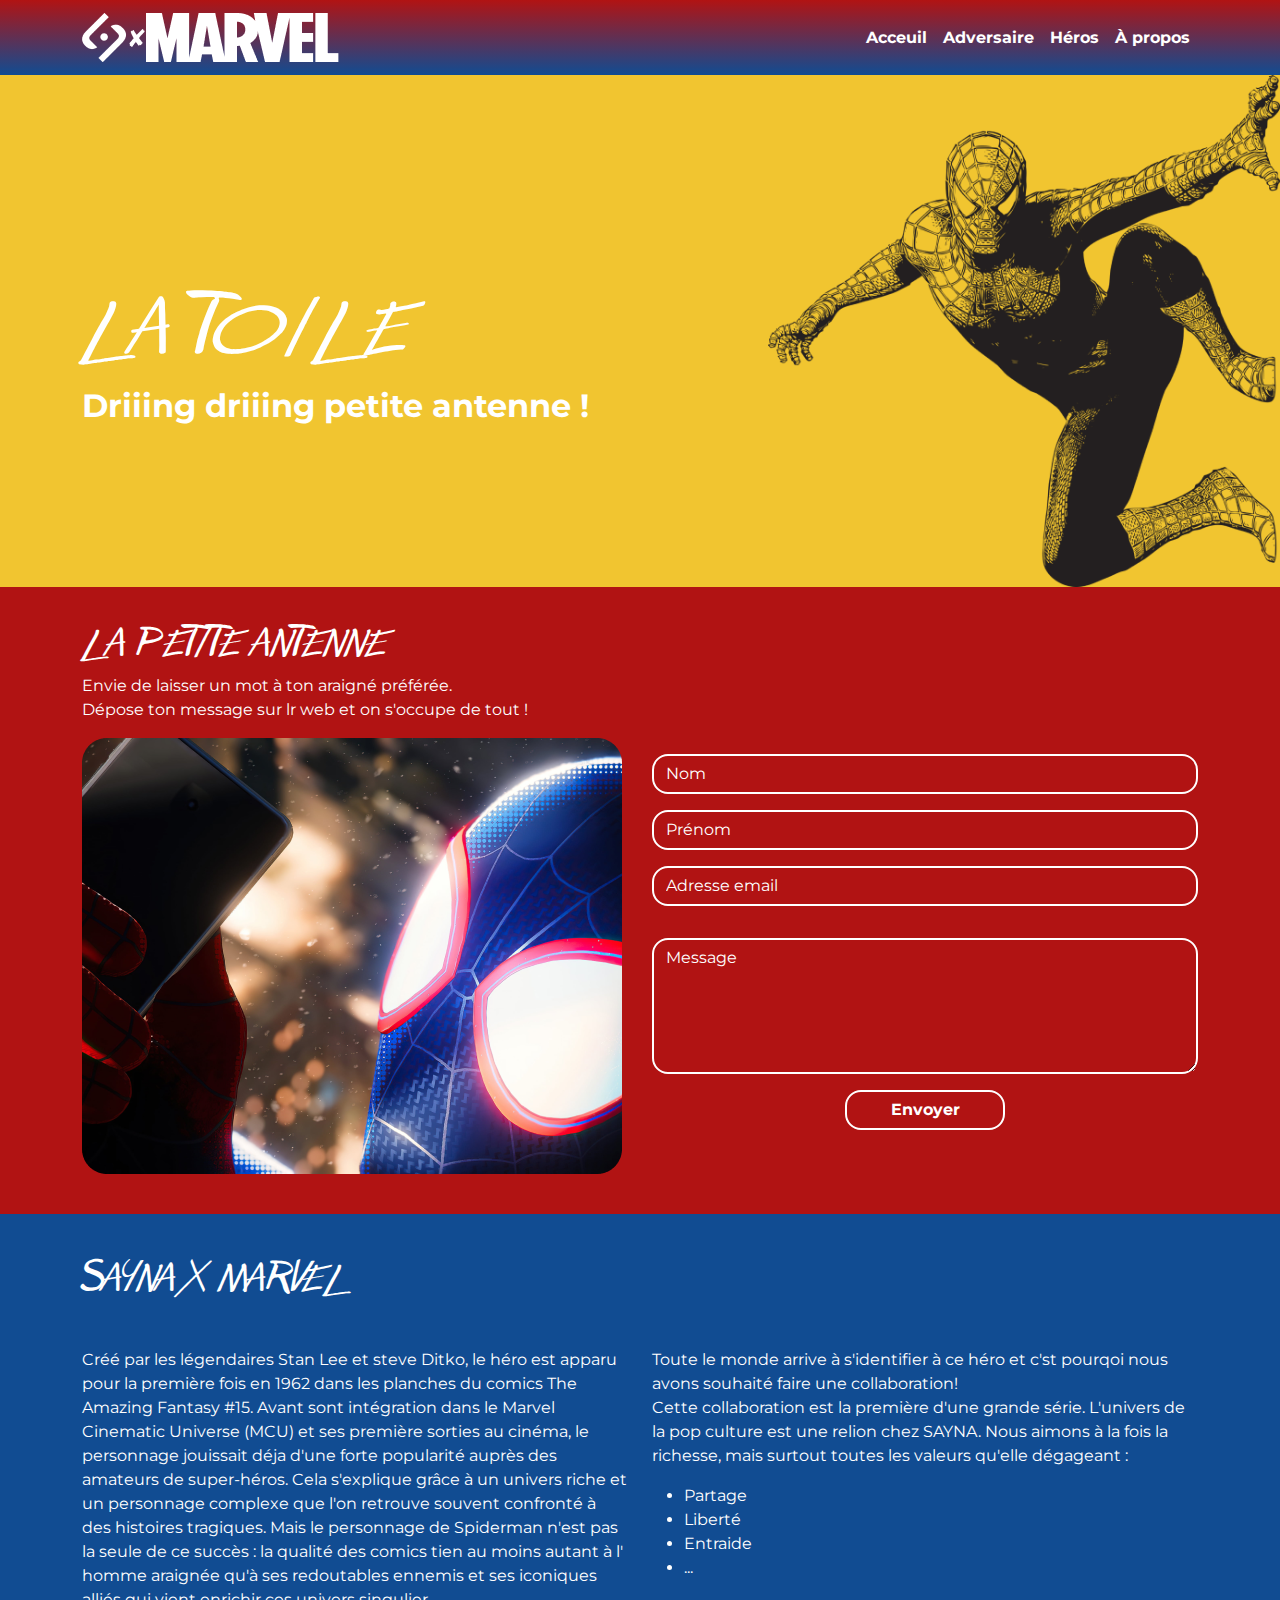
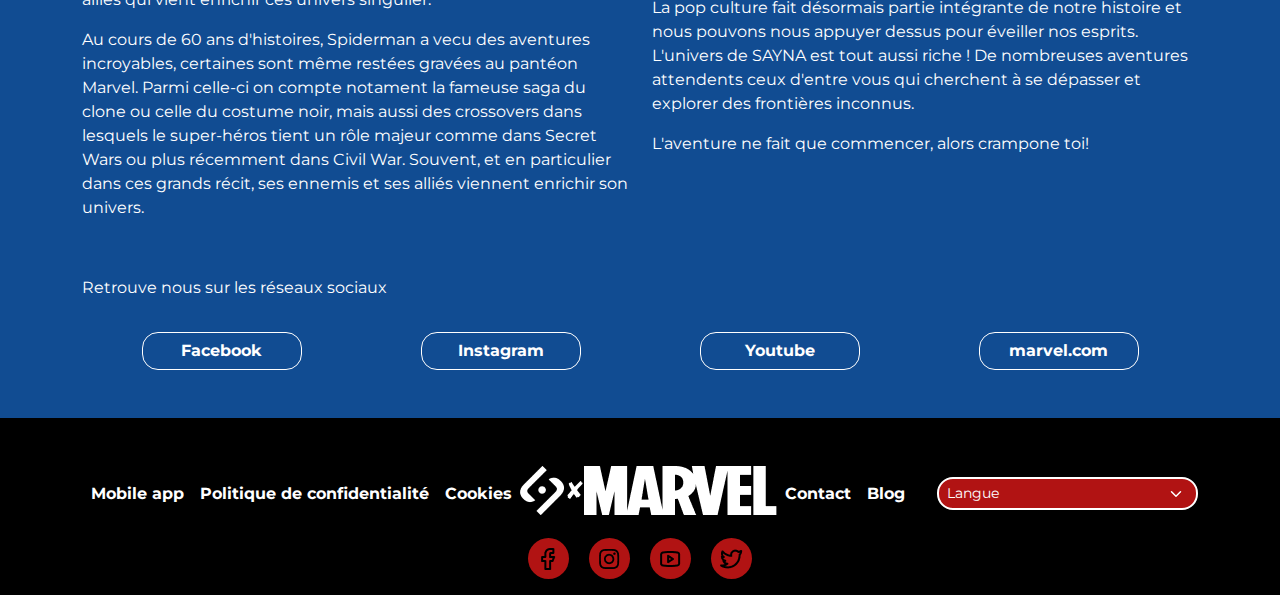
==== commit e8503b94: "🚀 AVANCEMENT : Ajustement de la typographie, mise en page et responsivité." ====
--- a/about.html
+++ b/about.html
@@ -47,14 +47,14 @@
             <h1 class="title-1">
                 LA TOILE
             </h1>
-            <p>Driiing driiing petite antenne !</p>
+            <p class="subtitle">Driiing driiing petite antenne !</p>
         </div>
     </section>
 
     <section id="antenne" class="bg-red text-center text-md-start">
-        <div class="container">
+        <div class="container py-25">
             <div class="col-md-6 me-md-auto">
-                <h2>LA PETITE ANTENNE</h2>
+                <h2 class="font-spider">LA PETITE ANTENNE</h2>
                 <p>
                     Envie de laisser un mot à ton araigné préférée.<br> Dépose ton message sur lr web et on s'occupe de tout !
                 </p>
@@ -67,9 +67,9 @@
                     <form action="." method="post">
                         <input type="text" name="nom" id="nom" class="form-control bg-transparent" placeholder="Nom">
                         <input type="text" name="prenom" id="prenom" class="form-control bg-transparent" placeholder="Prénom">
-                        <input type="email" name="email" id="email" class="form-control bg-transparent" placeholder="email">
+                        <input type="email" name="email" id="email" class="form-control bg-transparent" placeholder="Adresse email">
                         <textarea class="form-control bg-transparent" name="message" id="message" rows="5" placeholder="Message"></textarea>
-                        <input class="bg-transparenttext-white form-control fw-bold" type="submit" value="Envoyer">
+                        <input class="mybtn bg-transparent text-white form-control fw-bold" type="submit" value="Envoyer">
                     </form>
                 </div>
             </div>
@@ -77,11 +77,10 @@
     </section>
     <section class="bg-blue">
         <div class="container">
-            <div>
-                <h2> SAYNA X MARVEL</h2>
-            </div>
+            <h2 class="font-spider pt-5"> SAYNA X MARVEL</h2>
             <div class="row">
-                <div class="col-md-6">
+                <div class="col-md-6 py-25">
+
                     <p>
                         Créé par les légendaires Stan Lee et steve Ditko, le héro est apparu pour la première fois en 1962 dans les planches du comics The Amazing Fantasy #15. Avant sont intégration dans le Marvel Cinematic Universe (MCU) et ses première sorties au cinéma, le
                         personnage jouissait déja d'une forte popularité auprès des amateurs de super-héros. Cela s'explique grâce à un univers riche et un personnage complexe que l'on retrouve souvent confronté à des histoires tragiques. Mais le personnage
@@ -92,10 +91,10 @@
                         le super-héros tient un rôle majeur comme dans Secret Wars ou plus récemment dans Civil War. Souvent, et en particulier dans ces grands récit, ses ennemis et ses alliés viennent enrichir son univers.
                     </p>
                 </div>
-                <div class="col-md-6">
-                    <p>
-                        Toute le monde arrive à s'identifier à ce héro et c'st pourqoi nous avons souhaité faire une collaboration!<br> Cette collaboration est la première d'une grande série. L'univers de la pop culture est une relion chez SAYNA. Nous
-                        aimons à la fois la richesse, mais surtout toutes les valeurs qu'elle dégageant :
+                <div class="col-md-6 py-25">
+                    <p>
+                        Toute le monde arrive à s'identifier à ce héro et c'st pourqoi nous avons souhaité faire une collaboration!
+                        <br> Cette collaboration est la première d'une grande série. L'univers de la pop culture est une relion chez SAYNA. Nous aimons à la fois la richesse, mais surtout toutes les valeurs qu'elle dégageant :
                     </p>
                     <ul>
                         <li>Partage</li>
@@ -112,11 +111,11 @@
                     </p>
                 </div>
                 <p>Retrouve nous sur les réseaux sociaux</p>
-                <div class="col-12 d-flex flex-wrap justify-content-around">
-                    <a href="" class="btn mybtn-link border-white bg-transparent text-white fw-bold">Facebook</a>
-                    <a href="" class="btn mybtn-link border-white bg-transparent text-white fw-bold">Instagram</a>
-                    <a href="" class="btn mybtn-link border-white bg-transparent text-white fw-bold">Youtube</a>
-                    <a href="" class="btn mybtn-link border-white bg-transparent text-white fw-bold">marvel.com</a>
+                <div class="col-12 d-flex flex-wrap justify-content-around pb-5 align-items-center">
+                    <a href="#" class="btn mybtn border-white bg-transparent text-white fw-bold mt-3">Facebook</a>
+                    <a href="#" class="btn mybtn border-white bg-transparent text-white fw-bold mt-3">Instagram</a>
+                    <a href="#" class="btn mybtn border-white bg-transparent text-white fw-bold mt-3">Youtube</a>
+                    <a href="#" class="btn mybtn border-white bg-transparent text-white fw-bold mt-3">marvel.com</a>
                 </div>
             </div>
         </div>
@@ -142,22 +141,10 @@
                         <li class="nav-item d-none d-md-block">
                             <a href="index.html">
                                 <span class="d-inline-flex align-items-center justify-content-evenly">
-                    <img
-                      class="h-75"
-                      src="./assets/img/Logo/logo1.png"
-                      alt="logo-sayna"
-                    />
-                    <img
-                      class="h-25"
-                      src="./assets/img/Logo/logo2.png"
-                      alt="logo-x"
-                    />
-                    <img
-                      class="h-75"
-                      src="./assets/img/Logo/logo3.png"
-                      alt="logo-Marvel"
-                    />
-                  </span>
+                                    <img class="h-75" src="./assets/img/Logo/logo1.png" alt="logo-sayna" />
+                                    <img class="h-25" src="./assets/img/Logo/logo2.png" alt="logo-x" />
+                                    <img class="h-75" src="./assets/img/Logo/logo3.png" alt="logo-Marvel" />
+                                </span>
                             </a>
                         </li>
                         <li class="nav-item">
@@ -167,28 +154,22 @@
                     </ul>
                     <form class="col-5 col-md-3" action="." method="get">
                         <select class="form-select form-select-sm bg-red" name="langue" id="langue">
-                <option>Langue</option>
-                <option>Français</option>
-                <option>English</option>
-                <option>Malagasy</option>
-              </select>
+                            <option>Langue</option>
+                            <option>Français</option>
+                            <option>English</option>
+                            <option>Malagasy</option>
+                        </select>
                     </form>
                 </div>
             </div>
 
-            <span class="d-inline-flex align-items-center justify-content-evenly d-block d-md-none">
-          <img
-            class="h-75"
-            src="./assets/img/Logo/logo1.png"
-            alt="logo-sayna"
-          />
-          <img class="h-25" src="./assets/img/Logo/logo2.png" alt="logo-x" />
-          <img
-            class="h-75"
-            src="./assets/img/Logo/logo3.png"
-            alt="logo-Marvel"
-          />
-        </span>
+            <div class="d-inline-flex align-items-center justify-content-evenly d-block d-md-none">
+                <span>
+                    <img class="h-75" src="./assets/img/Logo/logo1.png" alt="logo-sayna" />
+                    <img class="h-25" src="./assets/img/Logo/logo2.png" alt="logo-x" />
+                    <img class="h-75" src="./assets/img/Logo/logo3.png" alt="logo-Marvel" />
+                </span>
+            </div>
 
             <!-- Footer Social Media-->
             <ul class="list-inline text-center mt-3">
--- a/assets/css/style.css
+++ b/assets/css/style.css
@@ -1,5 +1,5 @@
     @font-face {
-        font-family: "ffh";
+        font-family: "Spiderman";
         src: url("../font/FFHC/Typo-FarFromHomecoming.woff2") format("woff2"), url("../font/FFHC/Typo-FarFromHomecoming.otf") format("opentype");
     }
     
@@ -13,7 +13,7 @@
         --color-yellow: #f1c530;
         --color-blue: #114c92;
     }
-    /* DEFAULT */
+    /*********** SHARED STYLES *****************/
     
     body {
         color: white;
@@ -46,18 +46,53 @@
         color: var(--color-blue);
     }
     
-    .mybtn-link {
+    .text-justify {
+        text-align: justify;
+        text-justify: distribute-all-lines;
+    }
+    
+    .font-spider {
+        font-family: "Spiderman", sans-serif;
+    }
+    
+    .mybtn {
         margin: auto;
-        display: block;
         min-width: 10rem;
         width: fit-content;
         border-radius: 1rem;
     }
+    
+    input.form-control {
+        margin-top: 1rem;
+        border-radius: 1rem;
+    }
+    
+    .py-25 {
+        padding-top: 2.5rem;
+        padding-bottom: 2.5rem;
+    }
     /* HEADER AND FOOTER*/
+    
+    header {
+        top: 0;
+        width: 100%;
+        position: fixed;
+        z-index: 10;
+    }
     
     .navbar-toggler-icon {
         /* Redefine bs5 navbar-toggler-icon*/
         background-image: url("dots.svg");
+    }
+    
+    .collapse {
+        background-color: black;
+    }
+    
+    .collapse li {
+        text-align: right;
+        padding-right: 2rem;
+        border-bottom: 1px solid white;
     }
     /* Icon size */
     
@@ -78,6 +113,8 @@
     .form-select {
         /* redefine bs5 Form form-select*/
         color: white;
+        border-radius: 1rem;
+        border: 2px solid white;
         background-image: url("select-arrow.svg") !important;
     }
     
@@ -112,12 +149,17 @@
     header .nav-item:hover .nav-link {
         color: gray;
     }
+    
+    footer a.nav-link {
+        padding: 0.5rem 0.5rem;
+    }
     /* The top big title with backgroud image*/
     
     .main-title {
         display: flex;
         min-height: 40vw;
         max-height: 150px;
+        padding-top: 5rem;
         align-items: center;
         height: auto !important;
         background-repeat: no-repeat;
@@ -125,9 +167,14 @@
     
     .main-title h1.title-1 {
         font-size: 5vw;
-        font-family: "ffh";
-    }
-    /** HOME index.html **/
+        font-family: "Spiderman", sans-serif;
+    }
+    
+    .main-title .subtitle {
+        font-size: 2.5vw;
+        font-weight: bold;
+    }
+    /***************************************** HOME index.html **************************************/
     
     #spiderman {
         background-size: 100% 100%;
@@ -141,6 +188,20 @@
         max-width: 100%;
     }
     
+    #spiderCine p {
+        text-align: center;
+    }
+    
+    #spiderCine ul {
+        margin: auto;
+        display: block;
+        width: fit-content;
+    }
+    
+    #spiderCine ul li {
+        text-align: center;
+    }
+    
     #become-spider {
         background-size: contain;
         background-position-x: left;
@@ -150,14 +211,38 @@
         background-image: url("../img/Illustration/img5.png");
     }
     
+    #become-spider input[type="text"],
+    #become-spider input[type="email"] {
+        border: 2px solid black
+    }
+    
+    #become-spider input[type="text"]::placeholder,
+    #become-spider input[type="email"]::placeholder {
+        color: black;
+    }
+    
     #newsletter {
-        height: auto;
+        min-height: 30vw;
         background-size: contain;
         background-position: right;
         background-repeat: no-repeat;
         background-image: url("../img/Illustration/img6.png");
     }
-    /* ADVERSAIRE */
+    
+    #newsletter input[type="text"],
+    #newsletter input[type="email"] {
+        border: 2px solid white;
+    }
+    
+    #newsletter input[type="text"]::placeholder,
+    #newsletter input[type="email"]::placeholder {
+        color: white
+    }
+    
+    #newsletter .form-check {
+        margin-top: 1rem;
+    }
+    /**********************************************************  ADVERSAIRE *****************************/
     
     #vilin {
         background-size: 100% 100%;
@@ -166,7 +251,7 @@
     /* redefine .card and .card-body for adversaire*/
     
     #adversaire .card {
-        margin-top: 2rem;
+        padding: 2rem;
     }
     
     #adversaire .card-body {
@@ -178,7 +263,7 @@
         border-bottom: 0.5rem solid rgba(0, 0, 0, 0.8);
         box-shadow: 0.1rem 0.15rem 0.5rem rgba(0, 0, 0, 0.8);
     }
-    /* A PROPOS about.html */
+    /****************************** A PROPOS about.html *********************************************/
     
     #laToile {
         background-size: contain;
@@ -186,11 +271,31 @@
         background-color: var(--color-yellow);
         background-image: url("../img/Illustration/img5alt.png");
     }
-    /* HERO */
+    
+    #antenne input,
+    #antenne textarea {
+        border: 2px solid white;
+    }
+    
+    #antenne textarea {
+        margin-top: 2rem;
+        border-radius: 1rem;
+    }
+    
+    #antenne input::placeholder,
+    #antenne textarea::placeholder {
+        color: white;
+    }
+    /************************************* HERO *************************************************************/
     
     iframe {
+        /*
         width: 100%;
-        height: fit-content;
+        height: auto;
+        min-height: 20vw; */
+        width: 100%;
+        border: none;
+        aspect-ratio: 16/9;
     }
     
     #unHero {
@@ -204,6 +309,16 @@
         background-size: cover;
         background-repeat: no-repeat;
         background-image: url("../img/Illustration/img20.png");
+    }
+    
+    #fondation>div {
+        top: 10vw;
+        position: relative;
+    }
+    
+    #fondation p {
+        font-size: 2.5vw;
+        font-weight: bold;
     }
     
     #amis1,
@@ -241,6 +356,13 @@
     .bg-transparent-blue {
         background-color: rgba(17, 75, 146, 0.6);
     }
+    /***************************************  BATMAN bonus.html *************************/
+    
+    #batman {
+        background-size: 100% 100%;
+        background-image: url("../img/Illustration/img35.png");
+    }
+    /********************* MEDIA QUERIES ************************** */
     
     @media screen and (min-width: 576px) {
         .main-title {
@@ -250,11 +372,32 @@
     /* MD */
     
     @media screen and (min-width: 768px) {
+        header:hover {
+            background-image: linear-gradient(var(--color-red), var(--color-blue));
+        }
+        .collapse {
+            background-color: initial;
+        }
+        .collapse li {
+            text-align: initial;
+            padding-right: initial;
+            border-bottom: initial;
+        }
         .main-title {
+            margin-top: 4.7rem;
             max-height: 429px;
         }
         #spiderCine p {
             text-align: justify;
+            text-justify: distribute-all-lines;
+        }
+        #spiderCine ul {
+            margin: auto;
+            display: block;
+            width: fit-content;
+        }
+        #spiderCine ul li {
+            text-align: center;
         }
         .footer-nav {
             margin: 0;
@@ -288,6 +431,27 @@
             width: 45%;
             height: auto;
         }
+        #adversaire .card {
+            transition: all 1s ease;
+        }
+        #adversaire .card:hover {
+            z-index: 2;
+            position: relative;
+            transform: scale(1.3);
+        }
+        #adversaire .card:hover .card-body {
+            color: white;
+            background-color: black;
+            border-radius: 0 0 2rem 2rem;
+            border-left: 0.5rem solid white;
+            border-right: 0.5rem solid white;
+            border-bottom: 0.5rem solid white;
+            box-shadow: 0.25rem 0.25rem 0.5rem rgba(0, 0, 0, 0.8);
+        }
+        .text-md-justify {
+            text-align: justify;
+            text-justify: distribute-all-lines;
+        }
     }
     /*LG*/
     
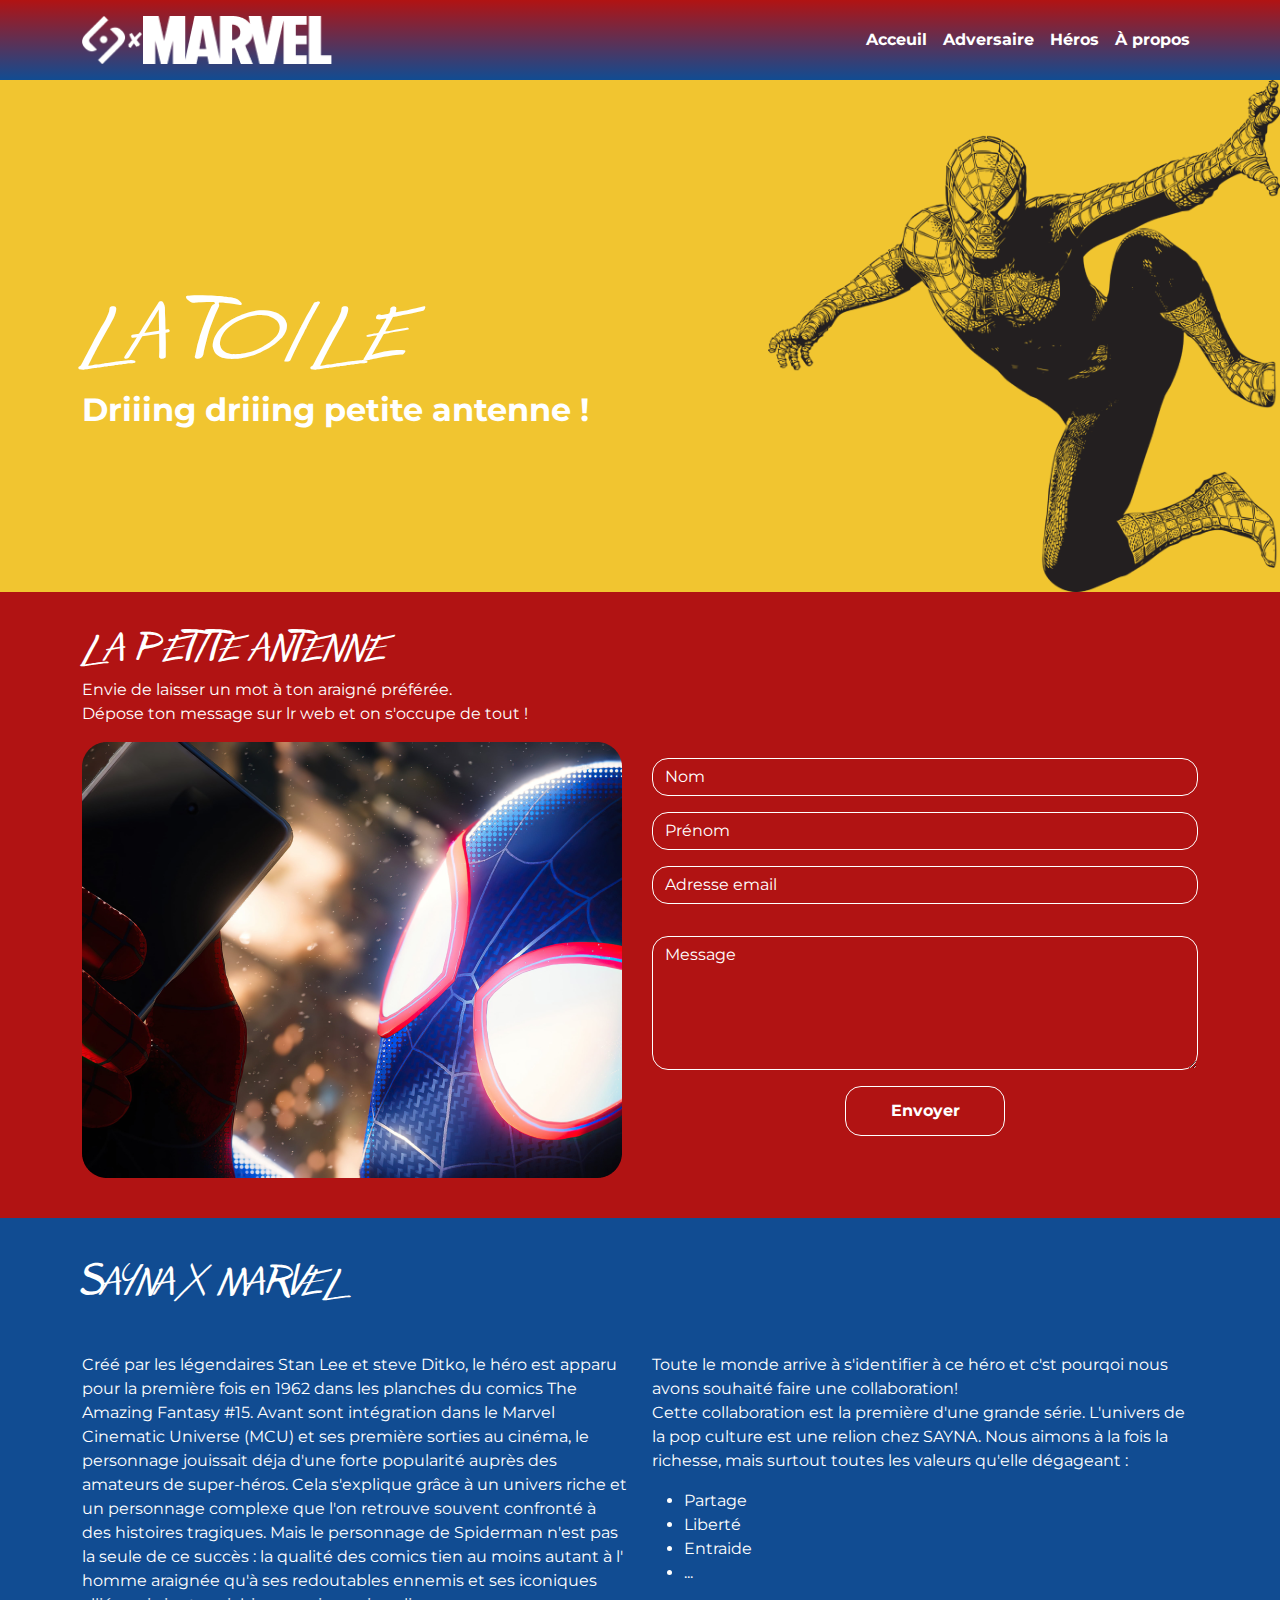
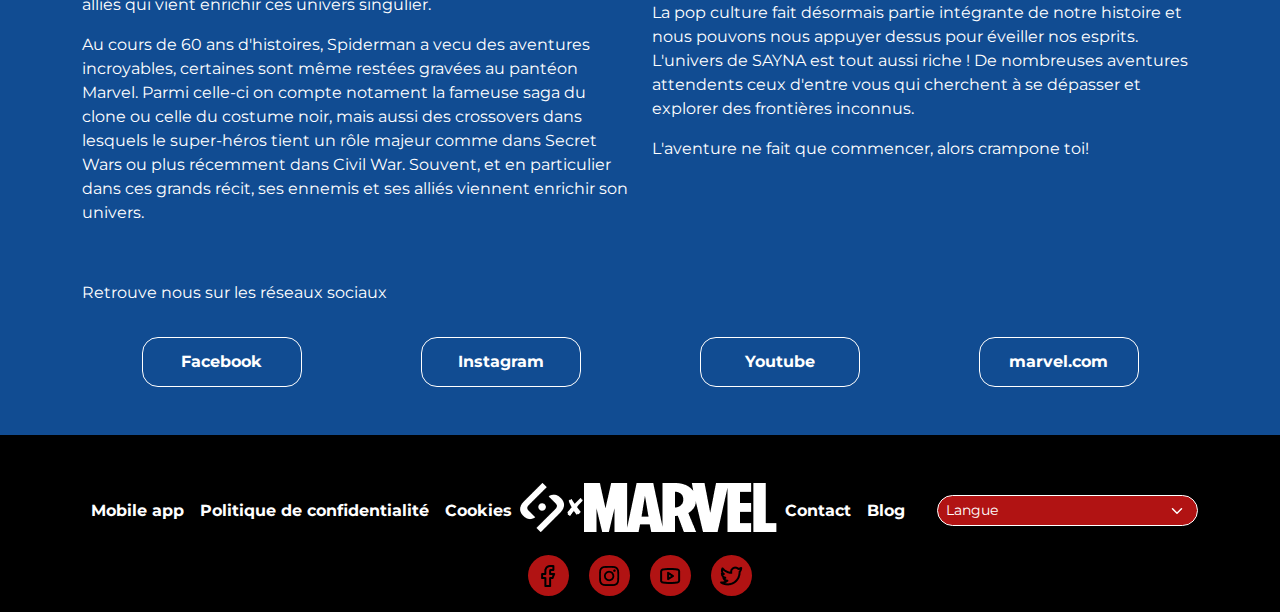
==== commit 0f0db158: "👌 AMELIORATION : lisibilité des code, responsivité." ====
--- a/about.html
+++ b/about.html
@@ -6,10 +6,11 @@
     <meta http-equiv="X-UA-Compatible" content="IE=edge">
     <meta name="viewport" content="width=device-width, initial-scale=1.0">
     <!-- Bootstap 5 -->
-    <link rel="stylesheet" href="assets/bootstrap-5.1.3-dist/css/bootstrap.min.css">
+    <link rel="stylesheet" href="assets/bootstrap-5.1.3/css/bootstrap.min.css">
 
     <!-- Custom CSS-->
     <link rel="stylesheet" href="./assets/css/style.css">
+    <link rel="stylesheet" href="./assets/css/about.css">
     <title>A propos</title>
 </head>
 
@@ -198,7 +199,7 @@
     </footer>
     <!-- End of  footer -->
     <!-- BS5 JS -->
-    <script src="./assets/bootstrap-5.1.3-dist/js/bootstrap.bundle.min.js"></script>
+    <script src="./assets/bootstrap-5.1.3/js/bootstrap.bundle.min.js"></script>
 </body>
 
 </html>--- a/assets/css/style.css
+++ b/assets/css/style.css
@@ -1,6 +1,6 @@
     @font-face {
         font-family: "Spiderman";
-        src: url("../font/FFHC/Typo-FarFromHomecoming.woff2") format("woff2"), url("../font/FFHC/Typo-FarFromHomecoming.otf") format("opentype");
+        src: url("../font/FFHC/Typo-FarFromHomecoming.otf") format("opentype");
     }
     
     @font-face {
@@ -60,6 +60,8 @@
         min-width: 10rem;
         width: fit-content;
         border-radius: 1rem;
+        padding-top: 0.75rem;
+        padding-bottom: 0.75rem;
     }
     
     input.form-control {
@@ -74,10 +76,19 @@
     /* HEADER AND FOOTER*/
     
     header {
-        top: 0;
+        position: absolute;
+        top: 0rem;
         width: 100%;
-        position: fixed;
-        z-index: 10;
+    }
+    
+    header .navbar-brand {
+        margin: 0;
+        padding: 0;
+        height: 2rem;
+    }
+    
+    .navbar-brand img {
+        height: 100%;
     }
     
     .navbar-toggler-icon {
@@ -114,7 +125,7 @@
         /* redefine bs5 Form form-select*/
         color: white;
         border-radius: 1rem;
-        border: 2px solid white;
+        border: 1px solid white;
         background-image: url("select-arrow.svg") !important;
     }
     
@@ -174,194 +185,6 @@
         font-size: 2.5vw;
         font-weight: bold;
     }
-    /***************************************** HOME index.html **************************************/
-    
-    #spiderman {
-        background-size: 100% 100%;
-        background-image: url("../img/Illustration/img1.png");
-    }
-    
-    #spiderCine img {
-        margin: auto;
-        height: auto;
-        display: block;
-        max-width: 100%;
-    }
-    
-    #spiderCine p {
-        text-align: center;
-    }
-    
-    #spiderCine ul {
-        margin: auto;
-        display: block;
-        width: fit-content;
-    }
-    
-    #spiderCine ul li {
-        text-align: center;
-    }
-    
-    #become-spider {
-        background-size: contain;
-        background-position-x: left;
-        background-repeat: no-repeat;
-        background-position-y: center;
-        background-color: var(--color-blue);
-        background-image: url("../img/Illustration/img5.png");
-    }
-    
-    #become-spider input[type="text"],
-    #become-spider input[type="email"] {
-        border: 2px solid black
-    }
-    
-    #become-spider input[type="text"]::placeholder,
-    #become-spider input[type="email"]::placeholder {
-        color: black;
-    }
-    
-    #newsletter {
-        min-height: 30vw;
-        background-size: contain;
-        background-position: right;
-        background-repeat: no-repeat;
-        background-image: url("../img/Illustration/img6.png");
-    }
-    
-    #newsletter input[type="text"],
-    #newsletter input[type="email"] {
-        border: 2px solid white;
-    }
-    
-    #newsletter input[type="text"]::placeholder,
-    #newsletter input[type="email"]::placeholder {
-        color: white
-    }
-    
-    #newsletter .form-check {
-        margin-top: 1rem;
-    }
-    /**********************************************************  ADVERSAIRE *****************************/
-    
-    #vilin {
-        background-size: 100% 100%;
-        background-image: url("../img/Illustration/img7.png");
-    }
-    /* redefine .card and .card-body for adversaire*/
-    
-    #adversaire .card {
-        padding: 2rem;
-    }
-    
-    #adversaire .card-body {
-        color: black;
-        padding: 2rem;
-        border-radius: 0 0 2rem 2rem;
-        border-left: 0.5rem solid rgba(0, 0, 0, 0.8);
-        border-right: 0.5rem solid rgba(0, 0, 0, 0.8);
-        border-bottom: 0.5rem solid rgba(0, 0, 0, 0.8);
-        box-shadow: 0.1rem 0.15rem 0.5rem rgba(0, 0, 0, 0.8);
-    }
-    /****************************** A PROPOS about.html *********************************************/
-    
-    #laToile {
-        background-size: contain;
-        background-position: right;
-        background-color: var(--color-yellow);
-        background-image: url("../img/Illustration/img5alt.png");
-    }
-    
-    #antenne input,
-    #antenne textarea {
-        border: 2px solid white;
-    }
-    
-    #antenne textarea {
-        margin-top: 2rem;
-        border-radius: 1rem;
-    }
-    
-    #antenne input::placeholder,
-    #antenne textarea::placeholder {
-        color: white;
-    }
-    /************************************* HERO *************************************************************/
-    
-    iframe {
-        /*
-        width: 100%;
-        height: auto;
-        min-height: 20vw; */
-        width: 100%;
-        border: none;
-        aspect-ratio: 16/9;
-    }
-    
-    #unHero {
-        background-size: cover;
-        background-image: url("../img/Illustration/img19.png");
-    }
-    
-    #fondation {
-        width: 100%;
-        min-height: 30vw;
-        background-size: cover;
-        background-repeat: no-repeat;
-        background-image: url("../img/Illustration/img20.png");
-    }
-    
-    #fondation>div {
-        top: 10vw;
-        position: relative;
-    }
-    
-    #fondation p {
-        font-size: 2.5vw;
-        font-weight: bold;
-    }
-    
-    #amis1,
-    #amis2 {
-        padding: 0.5rem;
-        width: 60%;
-        margin: auto;
-        display: block;
-    }
-    
-    #lesFilles {
-        display: flex;
-        align-items: center;
-        justify-content: space-evenly;
-    }
-    
-    #lesFilles img {
-        width: 30%;
-    }
-    
-    #avengers {
-        background-size: contain;
-        background-position: right;
-        background-repeat: no-repeat;
-        background-color: var(--color-red);
-        background-image: url("../img/Illustration/img32.png");
-    }
-    
-    #univers {
-        background-size: cover;
-        background-repeat: no-repeat;
-        background-image: url("../img/Illustration/img33.png");
-    }
-    
-    .bg-transparent-blue {
-        background-color: rgba(17, 75, 146, 0.6);
-    }
-    /***************************************  BATMAN bonus.html *************************/
-    
-    #batman {
-        background-size: 100% 100%;
-        background-image: url("../img/Illustration/img35.png");
-    }
     /********************* MEDIA QUERIES ************************** */
     
     @media screen and (min-width: 576px) {
@@ -372,8 +195,19 @@
     /* MD */
     
     @media screen and (min-width: 768px) {
+        header {
+            top: 0;
+            width: 100%;
+            position: fixed;
+            z-index: 10;
+        }
         header:hover {
             background-image: linear-gradient(var(--color-red), var(--color-blue));
+        }
+        header .navbar-brand {
+            margin: 0;
+            padding: 0;
+            height: 4rem;
         }
         .collapse {
             background-color: initial;
@@ -384,20 +218,8 @@
             border-bottom: initial;
         }
         .main-title {
-            margin-top: 4.7rem;
+            margin-top: 5rem;
             max-height: 429px;
-        }
-        #spiderCine p {
-            text-align: justify;
-            text-justify: distribute-all-lines;
-        }
-        #spiderCine ul {
-            margin: auto;
-            display: block;
-            width: fit-content;
-        }
-        #spiderCine ul li {
-            text-align: center;
         }
         .footer-nav {
             margin: 0;
@@ -408,50 +230,6 @@
             list-style-type: none;
             justify-content: center;
         }
-        #amis1 {
-            width: 60%;
-            padding: 0;
-            display: block;
-            margin-left: 0;
-        }
-        #amis2 {
-            width: 65%;
-            padding: 0;
-            margin-left: 35%;
-            margin-top: -15%;
-        }
-        #lesFilles {
-            display: flex;
-            flex-wrap: wrap;
-            align-items: center;
-            align-content: center;
-            justify-content: space-evenly;
-        }
-        #lesFilles img {
-            width: 45%;
-            height: auto;
-        }
-        #adversaire .card {
-            transition: all 1s ease;
-        }
-        #adversaire .card:hover {
-            z-index: 2;
-            position: relative;
-            transform: scale(1.3);
-        }
-        #adversaire .card:hover .card-body {
-            color: white;
-            background-color: black;
-            border-radius: 0 0 2rem 2rem;
-            border-left: 0.5rem solid white;
-            border-right: 0.5rem solid white;
-            border-bottom: 0.5rem solid white;
-            box-shadow: 0.25rem 0.25rem 0.5rem rgba(0, 0, 0, 0.8);
-        }
-        .text-md-justify {
-            text-align: justify;
-            text-justify: distribute-all-lines;
-        }
     }
     /*LG*/
     
--- a/assets/css/about.css
+++ b/assets/css/about.css
@@ -0,0 +1,26 @@
+    #laToile {
+        transform: scaleX(-1);
+        background-size: contain;
+        background-position: left;
+        background-color: var(--color-yellow);
+        background-image: url("../img/Illustration/img5.png");
+    }
+    
+    #laToile div.container {
+        transform: scaleX(-1);
+    }
+    
+    #antenne input,
+    #antenne textarea {
+        border: 1px solid white;
+    }
+    
+    #antenne textarea {
+        margin-top: 2rem;
+        border-radius: 1rem;
+    }
+    
+    #antenne input::placeholder,
+    #antenne textarea::placeholder {
+        color: white;
+    }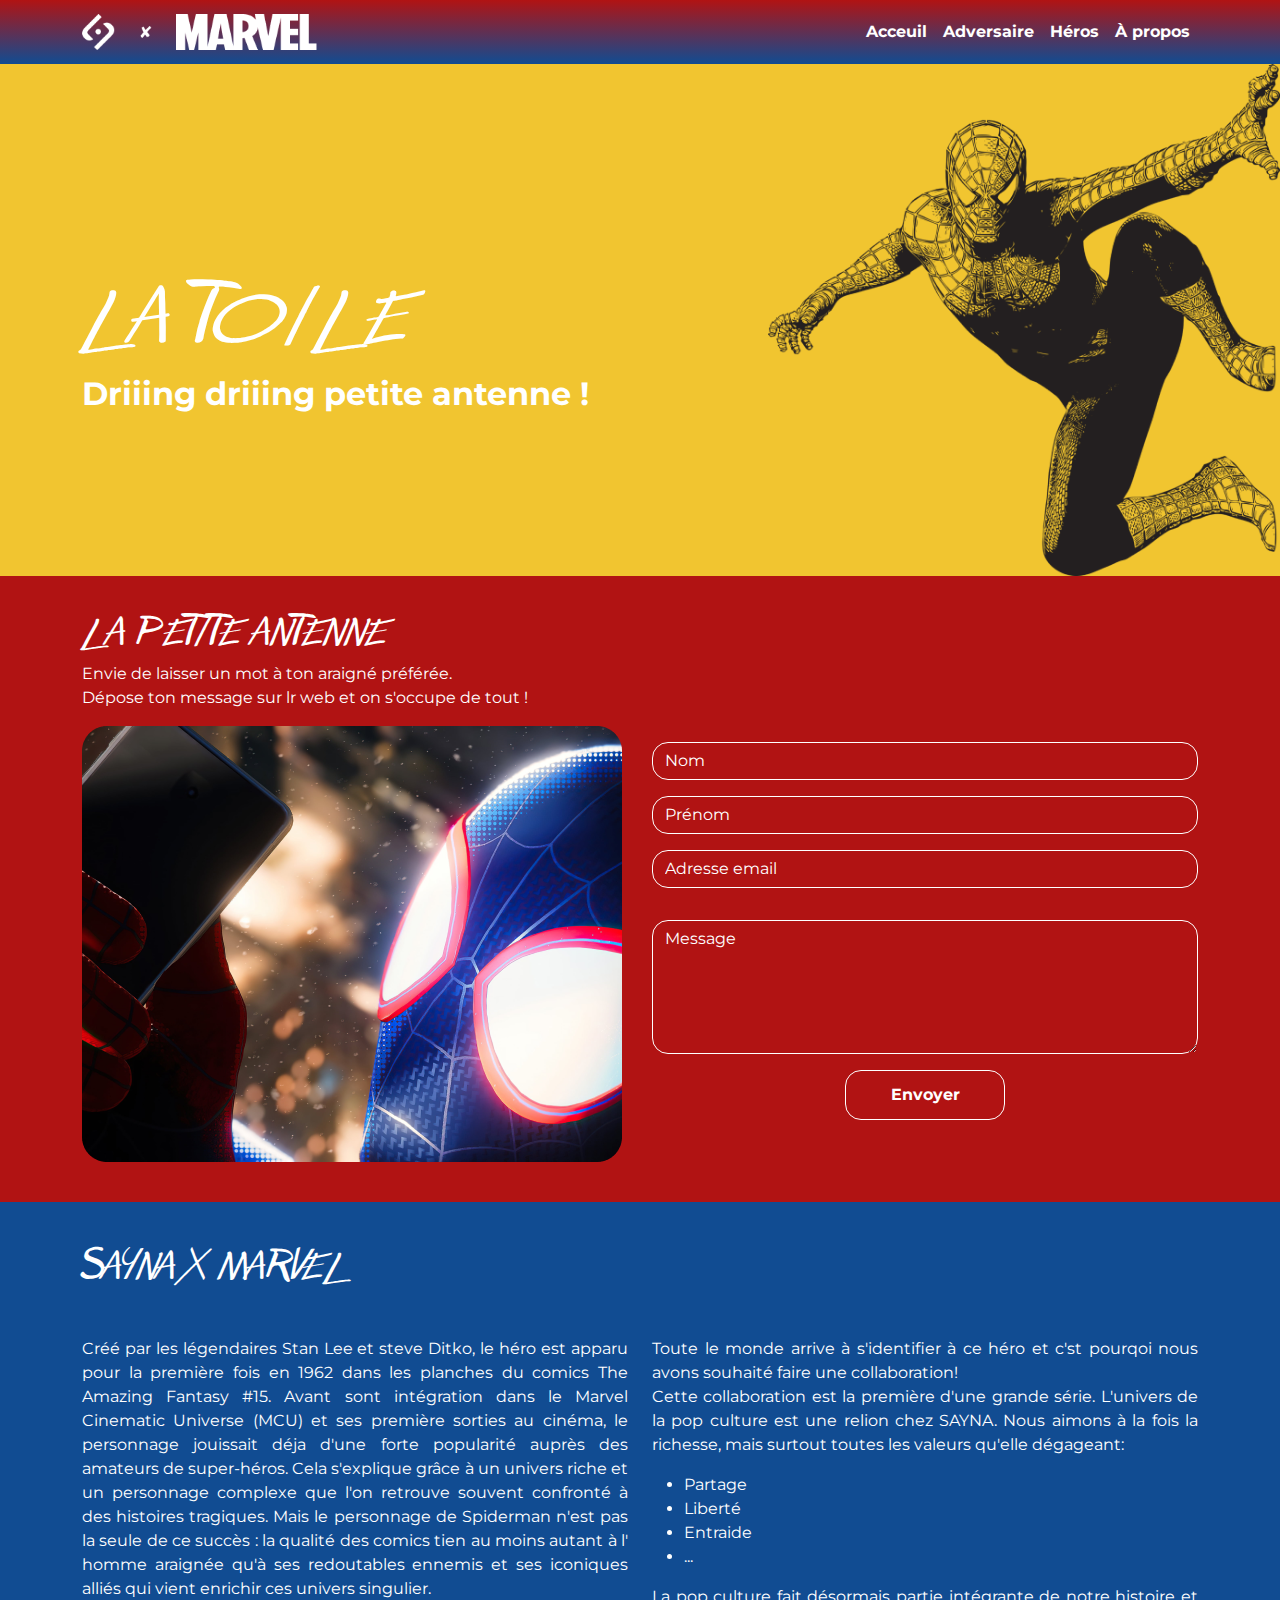
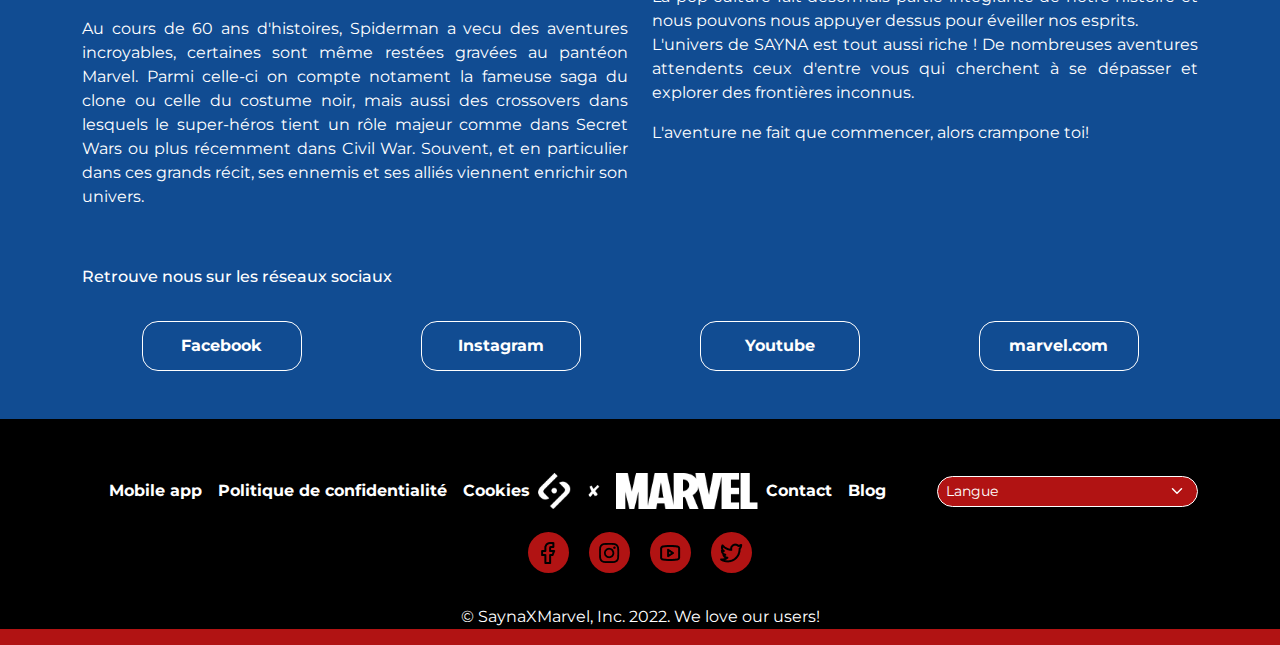
==== commit 5295644d: "👌 AJUSTEMENT des petits details." ====
--- a/about.html
+++ b/about.html
@@ -15,15 +15,16 @@
 </head>
 
 <body class="bg-red">
-    <!-- Header and Navigation bar -->
+    <!-- Header -->
     <header>
         <nav class="navbar navbar-expand-md">
             <div class="container">
-                <a href="index.html" class="navbar-brand d-inline-flex align-items-center justify-content-evenly">
+                <a href="bonus.html" class="navbar-brand d-inline-flex align-items-center justify-content-evenly">
                     <img class="h-75" src="./assets/img/Logo/logo1.png" alt="logo-sayna">
-                    <img class="h-25" src="./assets/img/Logo/logo2.png" alt="logo-x">
+                    <img class="h-25 px-2 px-md-4" src="./assets/img/Logo/logo2.png" alt="logo-x">
                     <img class="h-75" src="./assets/img/Logo/logo3.png" alt="logo-Marvel">
                 </a>
+
                 <!-- Togle button for mobile-->
                 <button class="navbar-toggler" type="button" data-bs-toggle="collapse" data-bs-target="#main-nav" aria-controls="main-nav" aria-expanded="false" aria-label="Toggle navigation">
                     <span class="navbar-toggler-icon"></span>
@@ -80,7 +81,7 @@
         <div class="container">
             <h2 class="font-spider pt-5"> SAYNA X MARVEL</h2>
             <div class="row">
-                <div class="col-md-6 py-25">
+                <div class="col-md-6 py-25 text-center text-md-justify">
 
                     <p>
                         Créé par les légendaires Stan Lee et steve Ditko, le héro est apparu pour la première fois en 1962 dans les planches du comics The Amazing Fantasy #15. Avant sont intégration dans le Marvel Cinematic Universe (MCU) et ses première sorties au cinéma, le
@@ -92,10 +93,10 @@
                         le super-héros tient un rôle majeur comme dans Secret Wars ou plus récemment dans Civil War. Souvent, et en particulier dans ces grands récit, ses ennemis et ses alliés viennent enrichir son univers.
                     </p>
                 </div>
-                <div class="col-md-6 py-25">
+                <div class="col-md-6 py-25 text-center text-md-justify">
                     <p>
                         Toute le monde arrive à s'identifier à ce héro et c'st pourqoi nous avons souhaité faire une collaboration!
-                        <br> Cette collaboration est la première d'une grande série. L'univers de la pop culture est une relion chez SAYNA. Nous aimons à la fois la richesse, mais surtout toutes les valeurs qu'elle dégageant :
+                        <br> Cette collaboration est la première d'une grande série. L'univers de la pop culture est une relion chez SAYNA. Nous aimons à la fois la richesse, mais surtout toutes les valeurs qu'elle dégageant:
                     </p>
                     <ul>
                         <li>Partage</li>
@@ -111,12 +112,12 @@
                         L'aventure ne fait que commencer, alors crampone toi!
                     </p>
                 </div>
-                <p>Retrouve nous sur les réseaux sociaux</p>
-                <div class="col-12 d-flex flex-wrap justify-content-around pb-5 align-items-center">
-                    <a href="#" class="btn mybtn border-white bg-transparent text-white fw-bold mt-3">Facebook</a>
-                    <a href="#" class="btn mybtn border-white bg-transparent text-white fw-bold mt-3">Instagram</a>
-                    <a href="#" class="btn mybtn border-white bg-transparent text-white fw-bold mt-3">Youtube</a>
-                    <a href="#" class="btn mybtn border-white bg-transparent text-white fw-bold mt-3">marvel.com</a>
+                <p style="font-weight: 500;">Retrouve nous sur les réseaux sociaux</p>
+                <div class=" col-12 d-flex flex-wrap justify-content-around pb-5 align-items-center ">
+                    <a href="# " class="btn mybtn border-white bg-transparent text-white fw-bold mt-3 ">Facebook</a>
+                    <a href="# " class="btn mybtn border-white bg-transparent text-white fw-bold mt-3 ">Instagram</a>
+                    <a href="# " class="btn mybtn border-white bg-transparent text-white fw-bold mt-3 ">Youtube</a>
+                    <a href="# " class="btn mybtn border-white bg-transparent text-white fw-bold mt-3 ">marvel.com</a>
                 </div>
             </div>
         </div>
@@ -125,81 +126,75 @@
 
 
     <!-- Footer -->
-    <footer class="bg-black">
-        <nav class="d-flex flex-column pt-5">
-            <div class="container">
-                <div class="row align-items-md-center">
-                    <ul class="footer-nav col-7 col-md-9">
-                        <li class="nav-item">
-                            <a class="nav-link" href="#">Mobile app</a>
-                        </li>
-                        <li class="nav-item">
-                            <a class="nav-link" href="#">Politique de confidentialité</a>
-                        </li>
-                        <li class="nav-item">
-                            <a class="nav-link" href="#"> Cookies</a>
-                        </li>
-                        <li class="nav-item d-none d-md-block">
-                            <a href="index.html">
-                                <span class="d-inline-flex align-items-center justify-content-evenly">
-                                    <img class="h-75" src="./assets/img/Logo/logo1.png" alt="logo-sayna" />
-                                    <img class="h-25" src="./assets/img/Logo/logo2.png" alt="logo-x" />
-                                    <img class="h-75" src="./assets/img/Logo/logo3.png" alt="logo-Marvel" />
-                                </span>
+    <footer class="bg-black ">
+        <nav class="d-flex flex-column pt-5 ">
+            <div class="container ">
+                <div class="row align-items-md-center ">
+                    <ul class="footer-nav col-7 col-md-9 ">
+                        <li class="nav-item "><a class="nav-link " href="# ">Mobile app</a></li>
+                        <li class="nav-item "><a class="nav-link " href="# ">Politique de confidentialité</a></li>
+                        <li class="nav-item "><a class="nav-link " href="# "> Cookies</a></li>
+                        <li class="nav-item d-none d-md-block ">
+                            <!-- Fogo for Web-->
+                            <a href="bonus.html " class="navbar-brand d-inline-flex align-items-center justify-content-evenly ">
+                                <img class="h-75 " src="./assets/img/Logo/logo1.png " alt="logo-sayna ">
+                                <img class="h-25 px-3 " src="./assets/img/Logo/logo2.png " alt="logo-x ">
+                                <img class="h-75 " src="./assets/img/Logo/logo3.png " alt="logo-Marvel ">
                             </a>
                         </li>
-                        <li class="nav-item">
-                            <a class="nav-link" href="./about.html">Contact</a>
-                        </li>
-                        <li class="nav-item"><a class="nav-link" href="#">Blog</a></li>
+                        <li class="nav-item "><a class="nav-link " href="./about.html ">Contact</a></li>
+                        <li class="nav-item "><a class="nav-link " href="# ">Blog</a></li>
                     </ul>
-                    <form class="col-5 col-md-3" action="." method="get">
-                        <select class="form-select form-select-sm bg-red" name="langue" id="langue">
+                    <form class="col-5 col-md-3 " action=". " method="get ">
+                        <select class="form-select form-select-sm bg-red " name="langue " id="langue ">
                             <option>Langue</option>
                             <option>Français</option>
                             <option>English</option>
                             <option>Malagasy</option>
                         </select>
                     </form>
-                </div>
-            </div>
-
-            <div class="d-inline-flex align-items-center justify-content-evenly d-block d-md-none">
-                <span>
-                    <img class="h-75" src="./assets/img/Logo/logo1.png" alt="logo-sayna" />
-                    <img class="h-25" src="./assets/img/Logo/logo2.png" alt="logo-x" />
-                    <img class="h-75" src="./assets/img/Logo/logo3.png" alt="logo-Marvel" />
-                </span>
+
+                </div>
+            </div>
+
+            <!--Logo for Mobile -->
+            <div class="d-md-none mx-auto ">
+                <a href="index.html " class="navbar-brand d-inline-flex align-items-center justify-content-evenly ">
+                    <img class="h-75 " src="./assets/img/Logo/logo1.png " alt="logo-sayna ">
+                    <img class="h-25 px-2 " src="./assets/img/Logo/logo2.png " alt="logo-x ">
+                    <img class="h-75 " src="./assets/img/Logo/logo3.png " alt="logo-Marvel ">
+                </a>
             </div>
 
             <!-- Footer Social Media-->
-            <ul class="list-inline text-center mt-3">
-                <li class="list-inline-item px-1">
-                    <a class="bg-red d-inline-block rounded-circle p-2" href="#">
-                        <img class="ic-1" src="./assets/img/Logo/logof.png" alt="Facebook icon" />
-                    </a>
-                </li>
-                <li class="list-inline-item px-1">
-                    <a class="bg-red d-inline-block rounded-circle p-2" href="#">
-                        <img class="ic-1" src="./assets/img/Logo/logoi.png" alt="Instagram icon" />
-                    </a>
-                </li>
-                <li class="list-inline-item px-1">
-                    <a class="bg-red d-inline-block rounded-circle p-2" href="#">
-                        <img class="ic-1" src="./assets/img/Logo/logoy.png" alt="Youtube icon" />
-                    </a>
-                </li>
-                <li class="list-inline-item px-1">
-                    <a class="bg-red d-inline-block rounded-circle p-2" href="#">
-                        <img class="ic-1" src="./assets/img/Logo/logot.png" alt="Twitter con" />
+            <ul class="list-inline text-center mt-3 ">
+                <li class="list-inline-item px-1 ">
+                    <a class="bg-red d-inline-block rounded-circle p-2 " href="# ">
+                        <img class="ic-1 " src="./assets/img/Logo/logof.png " alt="Facebook icon ">
+                    </a>
+                </li>
+                <li class="list-inline-item px-1 ">
+                    <a class="bg-red d-inline-block rounded-circle p-2 " href="# ">
+                        <img class="ic-1 " src="./assets/img/Logo/logoi.png " alt="Instagram icon ">
+                    </a>
+                </li>
+                <li class="list-inline-item px-1 ">
+                    <a class="bg-red d-inline-block rounded-circle p-2 " href="# ">
+                        <img class="ic-1 " src="./assets/img/Logo/logoy.png " alt="Youtube icon ">
+                    </a>
+                </li>
+                <li class="list-inline-item px-1 ">
+                    <a class="bg-red d-inline-block rounded-circle p-2 " href="# ">
+                        <img class="ic-1 " src="./assets/img/Logo/logot.png " alt="Twitter con ">
                     </a>
                 </li>
             </ul>
         </nav>
+        <p class="text-center mt-3 ">&copy; SaynaXMarvel, Inc. 2022. We love our users!</p>
     </footer>
     <!-- End of  footer -->
     <!-- BS5 JS -->
-    <script src="./assets/bootstrap-5.1.3/js/bootstrap.bundle.min.js"></script>
+    <script src="./assets/bootstrap-5.1.3/js/bootstrap.bundle.min.js "></script>
 </body>
 
 </html>--- a/assets/css/style.css
+++ b/assets/css/style.css
@@ -69,6 +69,10 @@
         border-radius: 1rem;
     }
     
+    input[type="submit"]:hover {
+        background-color: black!important;
+    }
+    
     .py-25 {
         padding-top: 2.5rem;
         padding-bottom: 2.5rem;
@@ -76,19 +80,22 @@
     /* HEADER AND FOOTER*/
     
     header {
-        position: absolute;
         top: 0rem;
         width: 100%;
+        z-index: 10;
+        position: absolute;
+    }
+    
+    footer .navbar-brand {
+        margin: 0;
+        padding: 0;
+        height: 3rem;
     }
     
     header .navbar-brand {
         margin: 0;
         padding: 0;
         height: 2rem;
-    }
-    
-    .navbar-brand img {
-        height: 100%;
     }
     
     .navbar-toggler-icon {
@@ -96,14 +103,18 @@
         background-image: url("dots.svg");
     }
     
-    .collapse {
-        background-color: black;
-    }
-    
-    .collapse li {
-        text-align: right;
+    .show li {
+        width: 100%;
         padding-right: 2rem;
         border-bottom: 1px solid white;
+        transition: all 0.5s ease;
+    }
+    
+    .navbar-collapse.show {
+        z-index: 3;
+        text-align: end;
+        transition: all 1s ease;
+        background-image: linear-gradient(var(--color-red), var(--color-blue));
     }
     /* Icon size */
     
@@ -129,21 +140,6 @@
         background-image: url("select-arrow.svg") !important;
     }
     
-    dl dt,
-    dl dd {
-        display: inline;
-    }
-    
-    dl dd::after {
-        content: "\a";
-        white-space: pre-line;
-    }
-    
-    .card {
-        border: none;
-        background-color: inherit;
-    }
-    
     footer .nav-item .nav-link {
         margin-bottom: 0.5rem;
     }
@@ -169,7 +165,8 @@
     .main-title {
         display: flex;
         min-height: 40vw;
-        max-height: 150px;
+        max-height: 328px;
+        height: auto;
         padding-top: 5rem;
         align-items: center;
         height: auto !important;
@@ -182,24 +179,32 @@
     }
     
     .main-title .subtitle {
-        font-size: 2.5vw;
+        font-size: clamp(12px, 2.5vw, 2rem);
         font-weight: bold;
     }
+    
+    dl dt,
+    dl dd {
+        display: inline;
+    }
+    
+    dl dd::after {
+        content: "\a";
+        white-space: pre-line;
+    }
+    
+    .card {
+        border: none;
+        background-color: inherit;
+    }
     /********************* MEDIA QUERIES ************************** */
-    
-    @media screen and (min-width: 576px) {
-        .main-title {
-            max-height: 328px;
-        }
-    }
     /* MD */
     
     @media screen and (min-width: 768px) {
         header {
             top: 0;
             width: 100%;
-            position: fixed;
-            z-index: 10;
+            position: sticky;
         }
         header:hover {
             background-image: linear-gradient(var(--color-red), var(--color-blue));
@@ -207,7 +212,7 @@
         header .navbar-brand {
             margin: 0;
             padding: 0;
-            height: 4rem;
+            height: 3rem;
         }
         .collapse {
             background-color: initial;
@@ -217,8 +222,11 @@
             padding-right: initial;
             border-bottom: initial;
         }
-        .main-title {
-            margin-top: 5rem;
+        .text-md-justify {
+            text-align: justify!important;
+            text-justify: inter-word;
+        }
+        .main-title {
             max-height: 429px;
         }
         .footer-nav {
--- a/assets/css/about.css
+++ b/assets/css/about.css
@@ -23,4 +23,16 @@
     #antenne input::placeholder,
     #antenne textarea::placeholder {
         color: white;
+    }
+    
+    a.mybtn:hover {
+        background-color: black!important;
+    }
+    /* I use important there because of bs-5 */
+    
+    @media screen and (max-width:767px) {
+        input[type="submit"] {
+            background-color: white!important;
+            color: var(--color-red) !important;
+        }
     }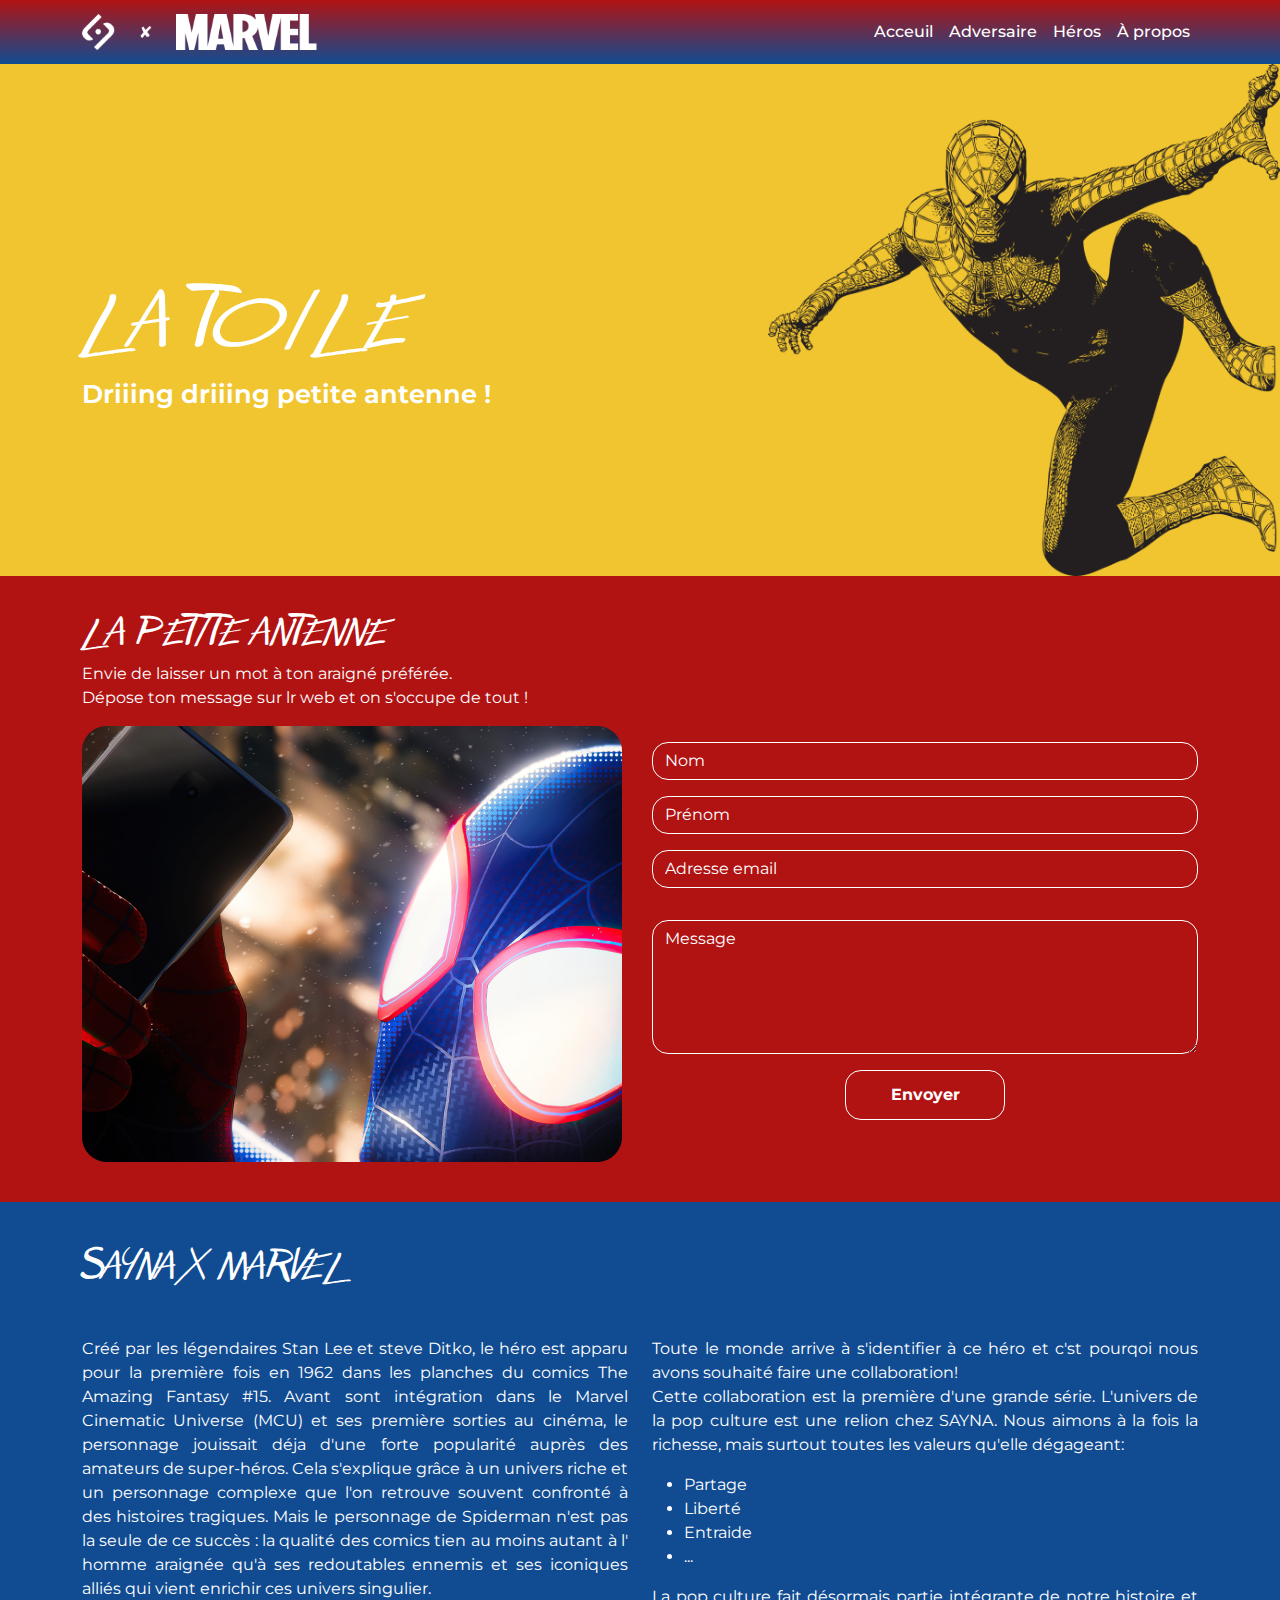
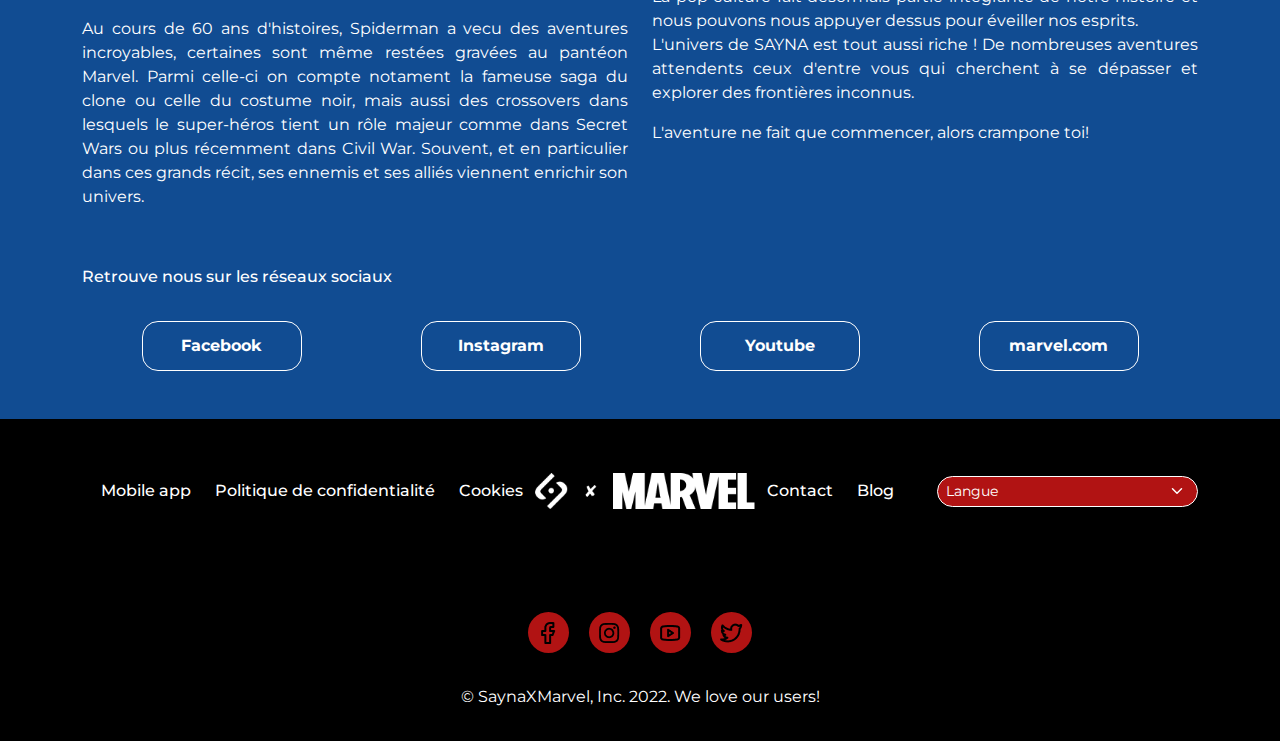
==== commit f83cf1ee: "🚀 AVANCEMENT: ajustement et Finalisation." ====
--- a/about.html
+++ b/about.html
@@ -44,7 +44,7 @@
     <!-- End of header-->
 
     <!-- MAIN SECTION -->
-    <section id="laToile" class="main-title">
+    <section id="laToile" class="main-title d-flex flex-column justify-content-start justify-content-md-center">
         <div class="container">
             <h1 class="title-1">
                 LA TOILE
@@ -123,30 +123,28 @@
         </div>
 
     </section>
-
-
     <!-- Footer -->
-    <footer class="bg-black ">
-        <nav class="d-flex flex-column pt-5 ">
-            <div class="container ">
-                <div class="row align-items-md-center ">
-                    <ul class="footer-nav col-7 col-md-9 ">
-                        <li class="nav-item "><a class="nav-link " href="# ">Mobile app</a></li>
-                        <li class="nav-item "><a class="nav-link " href="# ">Politique de confidentialité</a></li>
-                        <li class="nav-item "><a class="nav-link " href="# "> Cookies</a></li>
-                        <li class="nav-item d-none d-md-block ">
+    <footer>
+        <nav class="d-flex flex-column pt-5">
+            <div class="container mb-5">
+                <div class="row align-items-md-center">
+                    <ul class="footer-nav col-7 col-md-9">
+                        <li class="nav-item"><a class="nav-link" href="#">Mobile app</a></li>
+                        <li class="nav-item"><a class="nav-link" href="#">Politique de confidentialité</a></li>
+                        <li class="nav-item"><a class="nav-link" href="#"> Cookies</a></li>
+                        <li class="nav-item d-none d-md-block">
                             <!-- Fogo for Web-->
-                            <a href="bonus.html " class="navbar-brand d-inline-flex align-items-center justify-content-evenly ">
-                                <img class="h-75 " src="./assets/img/Logo/logo1.png " alt="logo-sayna ">
-                                <img class="h-25 px-3 " src="./assets/img/Logo/logo2.png " alt="logo-x ">
-                                <img class="h-75 " src="./assets/img/Logo/logo3.png " alt="logo-Marvel ">
+                            <a href="bonus.html" class="navbar-brand d-inline-flex align-items-center justify-content-evenly ">
+                                <img class="h-75" src="./assets/img/Logo/logo1.png" alt="logo-sayna">
+                                <img class="h-25 px-3" src="./assets/img/Logo/logo2.png" alt="logo-x">
+                                <img class="h-75" src="./assets/img/Logo/logo3.png" alt="logo-Marvel">
                             </a>
                         </li>
-                        <li class="nav-item "><a class="nav-link " href="./about.html ">Contact</a></li>
-                        <li class="nav-item "><a class="nav-link " href="# ">Blog</a></li>
+                        <li class="nav-item"><a class="nav-link" href="./about.html">Contact</a></li>
+                        <li class="nav-item"><a class="nav-link" href="#">Blog</a></li>
                     </ul>
-                    <form class="col-5 col-md-3 " action=". " method="get ">
-                        <select class="form-select form-select-sm bg-red " name="langue " id="langue ">
+                    <form class="col-5 col-md-3" action="." method="get">
+                        <select class="form-select form-select-sm bg-red" name="langue" id="langue">
                             <option>Langue</option>
                             <option>Français</option>
                             <option>English</option>
@@ -158,39 +156,39 @@
             </div>
 
             <!--Logo for Mobile -->
-            <div class="d-md-none mx-auto ">
-                <a href="index.html " class="navbar-brand d-inline-flex align-items-center justify-content-evenly ">
-                    <img class="h-75 " src="./assets/img/Logo/logo1.png " alt="logo-sayna ">
-                    <img class="h-25 px-2 " src="./assets/img/Logo/logo2.png " alt="logo-x ">
-                    <img class="h-75 " src="./assets/img/Logo/logo3.png " alt="logo-Marvel ">
+            <div class="d-md-none mx-auto">
+                <a href="index.html" class="navbar-brand d-inline-flex align-items-center justify-content-evenly">
+                    <img class="h-75" src="./assets/img/Logo/logo1.png" alt="logo-sayna">
+                    <img class="h-25 px-2" src="./assets/img/Logo/logo2.png" alt="logo-x">
+                    <img class="h-75" src="./assets/img/Logo/logo3.png" alt="logo-Marvel">
                 </a>
             </div>
 
             <!-- Footer Social Media-->
-            <ul class="list-inline text-center mt-3 ">
-                <li class="list-inline-item px-1 ">
-                    <a class="bg-red d-inline-block rounded-circle p-2 " href="# ">
-                        <img class="ic-1 " src="./assets/img/Logo/logof.png " alt="Facebook icon ">
+            <ul class="list-inline text-center pt-5">
+                <li class="list-inline-item px-1">
+                    <a class="bg-red d-inline-block rounded-circle p-2" href="#">
+                        <img class="ic-1" src="./assets/img/Logo/logof.png" alt="Facebook icon">
                     </a>
                 </li>
-                <li class="list-inline-item px-1 ">
-                    <a class="bg-red d-inline-block rounded-circle p-2 " href="# ">
-                        <img class="ic-1 " src="./assets/img/Logo/logoi.png " alt="Instagram icon ">
+                <li class="list-inline-item px-1">
+                    <a class="bg-red d-inline-block rounded-circle p-2" href="#">
+                        <img class="ic-1" src="./assets/img/Logo/logoi.png" alt="Instagram icon">
                     </a>
                 </li>
-                <li class="list-inline-item px-1 ">
-                    <a class="bg-red d-inline-block rounded-circle p-2 " href="# ">
-                        <img class="ic-1 " src="./assets/img/Logo/logoy.png " alt="Youtube icon ">
+                <li class="list-inline-item px-1">
+                    <a class="bg-red d-inline-block rounded-circle p-2" href="#">
+                        <img class="ic-1" src="./assets/img/Logo/logoy.png" alt="Youtube icon">
                     </a>
                 </li>
-                <li class="list-inline-item px-1 ">
-                    <a class="bg-red d-inline-block rounded-circle p-2 " href="# ">
-                        <img class="ic-1 " src="./assets/img/Logo/logot.png " alt="Twitter con ">
+                <li class="list-inline-item px-1">
+                    <a class="bg-red d-inline-block rounded-circle p-2" href="#">
+                        <img class="ic-1" src="./assets/img/Logo/logot.png" alt="Twitter con">
                     </a>
                 </li>
             </ul>
         </nav>
-        <p class="text-center mt-3 ">&copy; SaynaXMarvel, Inc. 2022. We love our users!</p>
+        <p class="text-center py-3">&copy; SaynaXMarvel, Inc. 2022. We love our users!</p>
     </footer>
     <!-- End of  footer -->
     <!-- BS5 JS -->
--- a/assets/css/style.css
+++ b/assets/css/style.css
@@ -48,7 +48,7 @@
     
     .text-justify {
         text-align: justify;
-        text-justify: distribute-all-lines;
+        text-justify: inter-word;
     }
     
     .font-spider {
@@ -69,7 +69,9 @@
         border-radius: 1rem;
     }
     
+    a.mybtn:hover,
     input[type="submit"]:hover {
+        color: white;
         background-color: black!important;
     }
     
@@ -86,6 +88,13 @@
         position: absolute;
     }
     
+    footer {
+        /* To delete empty space after the footer */
+        display: flex;
+        flex-direction: column;
+        background-color: black;
+    }
+    
     footer .navbar-brand {
         margin: 0;
         padding: 0;
@@ -96,12 +105,18 @@
         margin: 0;
         padding: 0;
         height: 2rem;
+    }
+    /* mobile navbar */
+    
+    .navbar-toggler:focus {
+        box-shadow: none;
     }
     
     .navbar-toggler-icon {
         /* Redefine bs5 navbar-toggler-icon*/
         background-image: url("dots.svg");
     }
+    /* Mobile collapsed menu */
     
     .show li {
         width: 100%;
@@ -116,7 +131,7 @@
         transition: all 1s ease;
         background-image: linear-gradient(var(--color-red), var(--color-blue));
     }
-    /* Icon size */
+    /* Icon size on footer */
     
     .is-1 {
         width: 2.5rem;
@@ -149,7 +164,7 @@
         /*redefine bs5 nav-item|link*/
         margin: 0;
         color: white;
-        font-weight: 700;
+        font-weight: 500;
     }
     
     footer .nav-item:hover .nav-link,
@@ -158,15 +173,15 @@
     }
     
     footer a.nav-link {
-        padding: 0.5rem 0.5rem;
+        padding: 0.5rem 0.75rem;
     }
     /* The top big title with backgroud image*/
     
     .main-title {
+        height: auto;
         display: flex;
         min-height: 40vw;
-        max-height: 328px;
-        height: auto;
+        max-height: 400px;
         padding-top: 5rem;
         align-items: center;
         height: auto !important;
@@ -174,14 +189,15 @@
     }
     
     .main-title h1.title-1 {
-        font-size: 5vw;
+        font-size: clamp(20px, 5vw, 100px);
         font-family: "Spiderman", sans-serif;
     }
     
     .main-title .subtitle {
-        font-size: clamp(12px, 2.5vw, 2rem);
-        font-weight: bold;
-    }
+        font-size: clamp(12px, 2vw, 2rem);
+        font-weight: 650;
+    }
+    /* definition/description list used on hero.html an adversaire.html */
     
     dl dt,
     dl dd {
